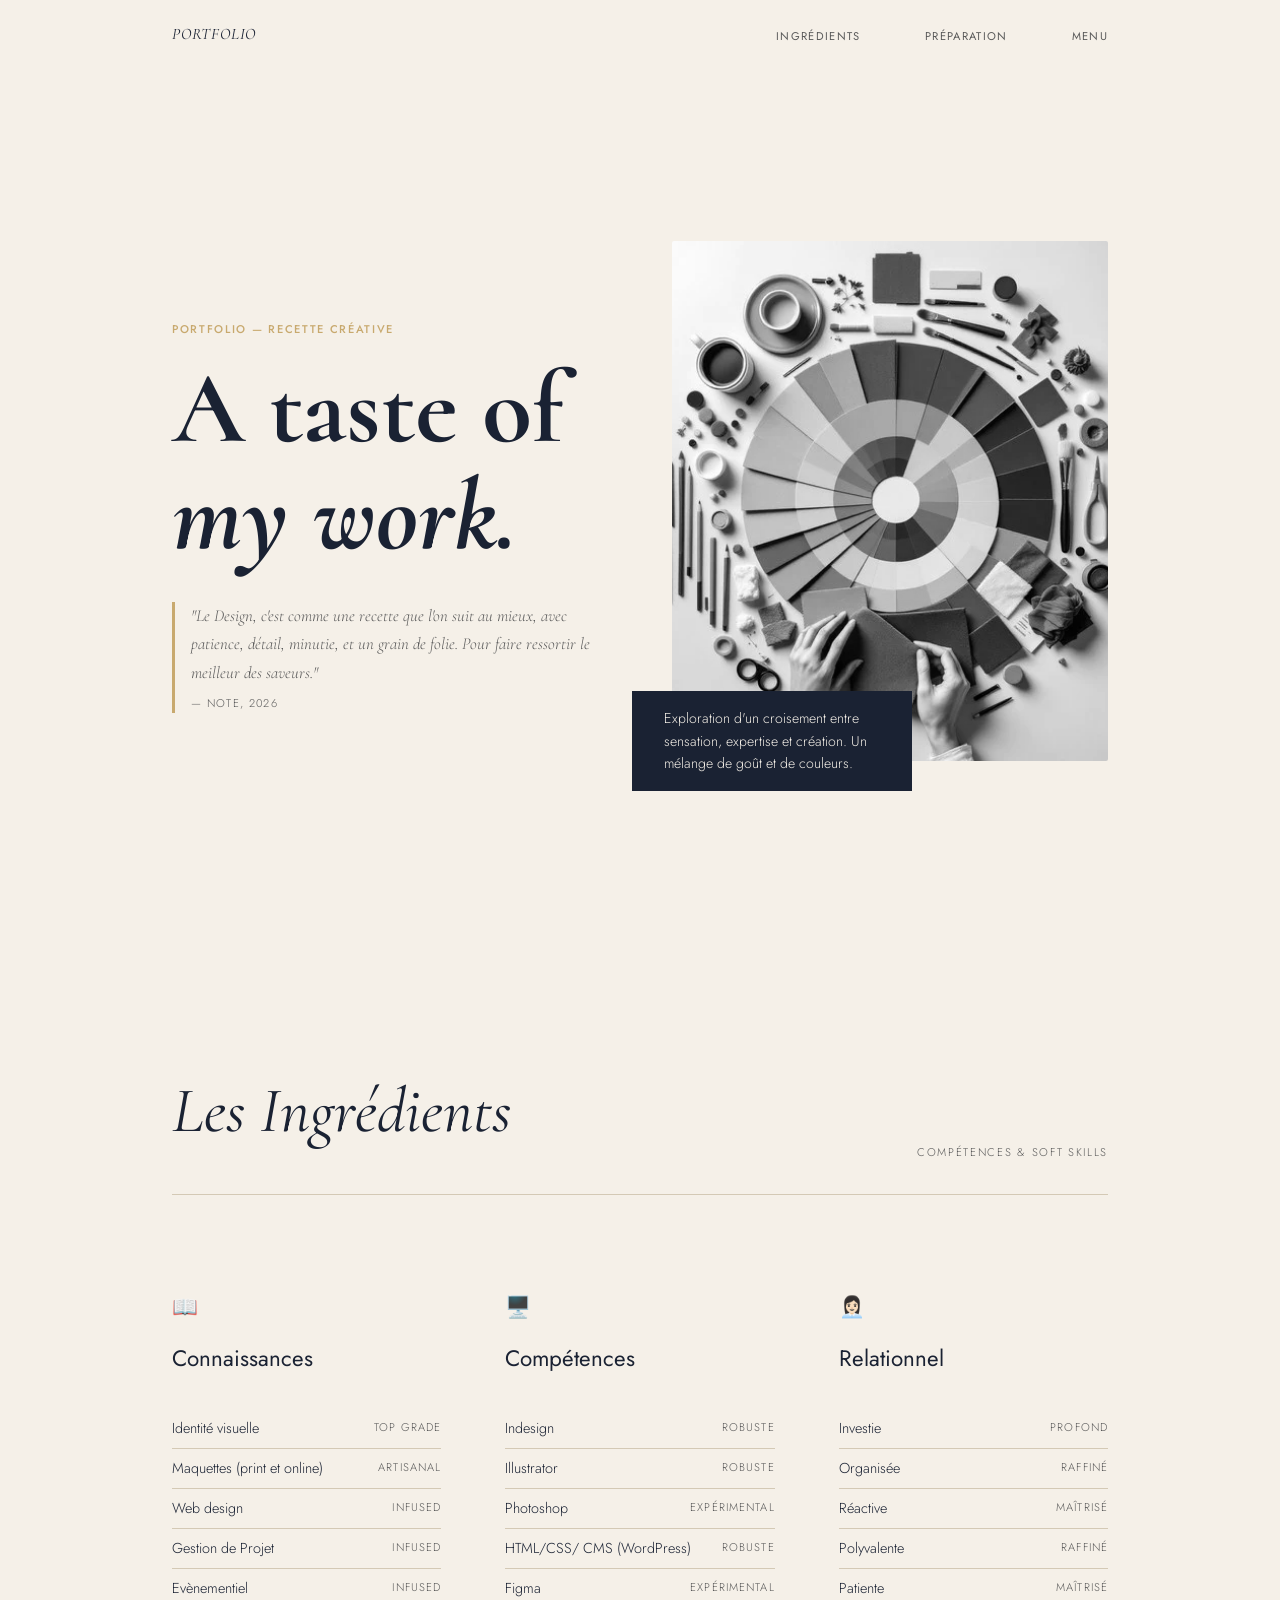
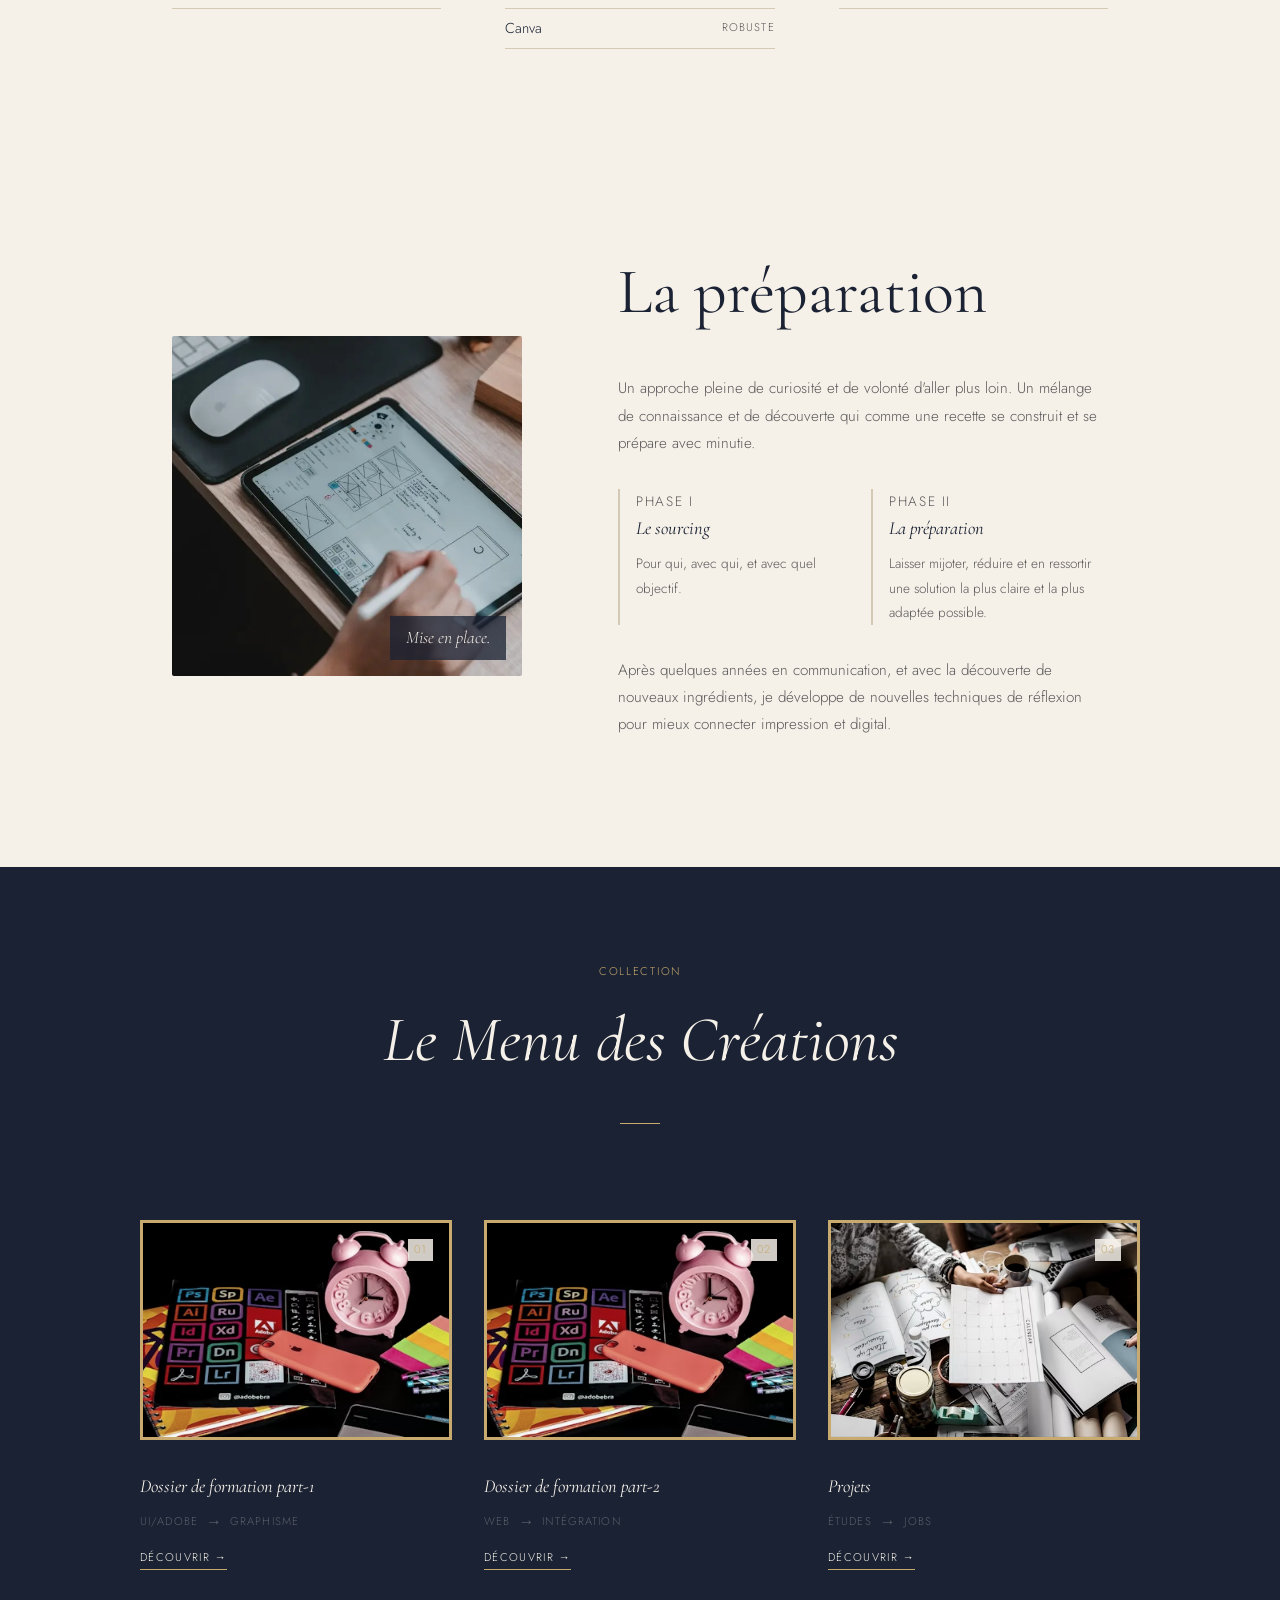
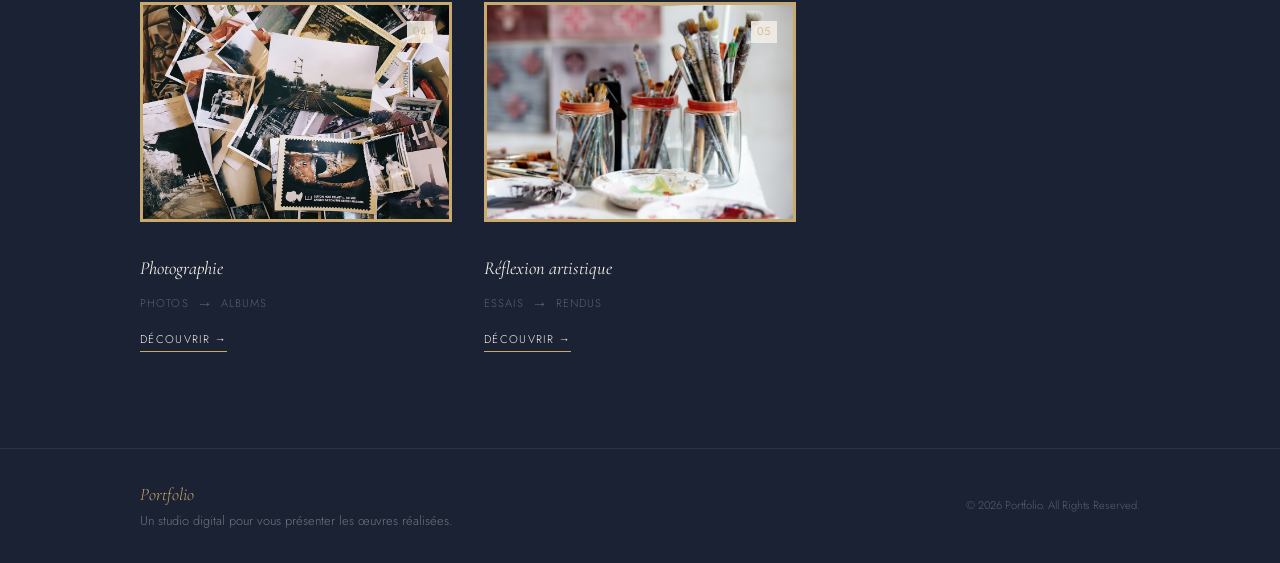
==== index.html @ b27a5110 "Add files via upload" ====
<!DOCTYPE html>
<html lang="fr">
<head>
  <meta charset="UTF-8" />
  <meta name="viewport" content="width=device-width, initial-scale=1.0" />
  <title>Portfolio</title>
  <link rel="stylesheet" href="style.css" />
</head>
<body>

  <!-- NAVIGATION -->
  <nav class="nav" id="nav">
    <div class="nav__inner">
      <a href="index.html" class="nav__logo">PORTFOLIO</a>
      <ul class="nav__links" id="navLinks">
        <li><a href="#ingredients" class="active">Ingrédients</a></li>
        <li><a href="#preparation">Préparation</a></li>
        <li><a href="#menu">Menu</a></li>
      </ul>
      <button class="nav__burger" id="navBurger" aria-label="Ouvrir le menu">
        <span></span><span></span><span></span>
      </button>
    </div>
  </nav>

  <!-- HERO -->
  <section class="hero" id="hero">
    <div class="hero__content fade-in">
      <p class="hero__label">Portfolio — Recette Créative</p>
      <h1 class="hero__title">
        A taste of<br>
        <em>my work.</em>
      </h1>
      <blockquote class="hero__quote">
        <p>"Le Design, c'est comme une recette que l'on suit au mieux, avec patience, détail, minutie, et un grain de folie. Pour faire ressortir le meilleur des saveurs."</p>
        <cite>— Note, 2026</cite>
      </blockquote>
    </div>

    <div class="hero__image-wrap fade-in" style="animation-delay: 0.2s">
      <img
        src="assets/01_img/webimage/design-tools.webp"
        alt="Plat gastronomique"
      />
      <div class="hero__caption">
        Exploration d'un croisement entre sensation, expertise et création. Un mélange de goût et de couleurs.
      </div>
    </div>
  </section>

  <!-- INGREDIENTS -->
  <section class="ingredients" id="ingredients">
    <div class="section__header fade-in">
      <h2 class="section__title">Les Ingrédients</h2>
      <span class="section__subtitle">Compétences &amp; soft skills</span>
    </div>
    <div class="skills-grid">
      <div class="fade-in">
        <p class="skill-category__icon">📖</p>
        <h3 class="skill-category__title">Connaissances</h3>
        <ul class="skill-list">
          <li>Identité visuelle <span>Top Grade</span></li>
          <li>Maquettes (print et online) <span>Artisanal</span></li>
          <li>Web design <span>Infused</span></li>
          <li>Gestion de Projet <span>Infused</span></li>
          <li>Evènementiel <span>Infused</span></li>
        </ul>
      </div>
      <div class="fade-in" style="animation-delay: 0.15s">
        <p class="skill-category__icon">🖥️</p>
        <h3 class="skill-category__title">Compétences</h3>
        <ul class="skill-list">
          <li>Indesign <span>Robuste</span></li>
          <li>Illustrator <span>Robuste</span></li>
          <li>Photoshop <span>Expérimental</span></li>
          <li>HTML/CSS/ CMS (WordPress) <span>Robuste</span></li>
          <li>Figma <span>Expérimental</span></li>
          <li>Canva <span>Robuste</span></li>
        </ul>
      </div>
      <div class="fade-in" style="animation-delay: 0.3s">
        <p class="skill-category__icon">👩🏻‍💼</p>
        <h3 class="skill-category__title">Relationnel</h3>
        <ul class="skill-list">
          <li>Investie <span>Profond</span></li>
          <li>Organisée <span>Raffiné</span></li>
          <li>Réactive <span>Maîtrisé</span></li>
          <li>Polyvalente <span>Raffiné</span></li>
          <li>Patiente <span>Maîtrisé</span></li>
        </ul>
      </div>
    </div>
  </section>

  <!-- PREPARATION -->
  <section class="preparation" id="preparation">
    <div class="preparation__image fade-in">
      <img
        src="assets/01_img/webimage/preparation.webp"
        alt="Mise en place"
      />
      <span class="preparation__image-label">Mise en place.</span>
    </div>
    <div class="preparation__content fade-in" style="animation-delay: 0.2s">
      <h2>La préparation</h2>
      <p>
        Un approche pleine de curiosité et de volonté d'aller plus loin. Un mélange de connaissance et de découverte qui comme une recette se construit et se prépare avec minutie.
      </p>
      <div class="phases">
        <div class="phase">
          <p class="phase__label">Phase I</p>
          <h3>Le sourcing</h3>
          <p>Pour qui, avec qui, et avec quel objectif.</p>
        </div>
        <div class="phase">
          <p class="phase__label">Phase II</p>
          <h3>La préparation</h3>
          <p>Laisser mijoter, réduire et en ressortir une solution la plus claire et la plus adaptée possible.</p>
        </div>
      </div>
      <p>
        Après quelques années en communication, et avec la découverte de nouveaux ingrédients, je développe de nouvelles techniques de réflexion pour mieux connecter impression et digital.
      </p>
    </div>
  </section>

  <!-- MENU — 3 col desktop / 2 col tablette / 1 col mobile (géré dans style.css) -->
  <section class="menu" id="menu">
    <div class="menu__inner">
      <div class="menu__header fade-in">
        <p class="menu__collection">Collection</p>
        <h2 class="menu__title">Le Menu des Créations</h2>
        <div class="menu__divider"></div>
      </div>

      <div class="projects-grid">

        <!-- ── 01 · Dossier de formation part-1 ── -->
        <div class="project-card fade-in" onclick="cardClick(event, 'projet-1.html', 'frame-1')">
          <div class="project-card__frame" id="frame-1">
            <img src="assets/01_img/webimage/formation.webp" alt="Dossier de formation part-1" />
            <span class="project-card__num">01</span>
            <div class="project-card__overlay">
              Une plateforme de présentation des réalisations faites lors de l'apprentissage de la partie graphisme de la formation.
            </div>
          </div>
          <h3 class="project-card__title">Dossier de formation part-1</h3>
          <div class="project-card__tags">
            <span class="project-card__tag">UI/Adobe</span>
            <span>→</span>
            <span class="project-card__tag">Graphisme</span>
          </div>
          <a class="project-card__link">Découvrir →</a>
        </div>

        <!-- ── 02 · Dossier de formation part-2 (nouveau) ── -->
        <div class="project-card fade-in" style="animation-delay:0.1s" onclick="cardClick(event, 'projet-2.html', 'frame-2')">
          <div class="project-card__frame" id="frame-2">
            <img src="assets/01_img/webimage/formation.webp" alt="Dossier de formation part-2" />
            <span class="project-card__num">02</span>
            <div class="project-card__overlay">
              Une plateforme de présentation des réalisations faites pendant la seconde partie de la formation, l'intégration.
            </div>
          </div>
          <h3 class="project-card__title">Dossier de formation part-2</h3>
          <div class="project-card__tags">
            <span class="project-card__tag">Web</span>
            <span>→</span>
            <span class="project-card__tag">Intégration</span>
          </div>
          <a class="project-card__link">Découvrir →</a>
        </div>

        <!-- ── 03 · Projets ── -->
        <div class="project-card fade-in" style="animation-delay:0.2s" onclick="cardClick(event, 'projet-3.html', 'frame-3')">
          <div class="project-card__frame" id="frame-3">
            <img src="assets/01_img/webimage/projets.webp" alt="Projets" />
            <span class="project-card__num">03</span>
            <div class="project-card__overlay">
              Réalisations effectuées au fil des ans, études, stages, etc.
            </div>
          </div>
          <h3 class="project-card__title">Projets</h3>
          <div class="project-card__tags">
            <span class="project-card__tag">Études</span>
            <span>→</span>
            <span class="project-card__tag">Jobs</span>
          </div>
          <a class="project-card__link">Découvrir →</a>
        </div>

        <!-- ── 04 · Photographie ── -->
        <div class="project-card fade-in" style="animation-delay:0.1s" onclick="cardClick(event, 'projet-4.html', 'frame-4')">
          <div class="project-card__frame" id="frame-4">
            <img src="assets/01_img/webimage/photos.webp" alt="Photographie" />
            <span class="project-card__num">04</span>
            <div class="project-card__overlay">
              Fenêtre sur des déambulations et un regard qui s'arrête au gré du fil.
            </div>
          </div>
          <h3 class="project-card__title">Photographie</h3>
          <div class="project-card__tags">
            <span class="project-card__tag">Photos</span>
            <span>→</span>
            <span class="project-card__tag">Albums</span>
          </div>
          <a class="project-card__link">Découvrir →</a>
        </div>

        <!-- ── 05 · Réflexion artistique ── -->
        <div class="project-card fade-in" style="animation-delay:0.2s" onclick="cardClick(event, 'projet-5.html', 'frame-5')">
          <div class="project-card__frame" id="frame-5">
            <img src="assets/01_img/webimage/art.webp" alt="Réflexion artistique" />
            <span class="project-card__num">05</span>
            <div class="project-card__overlay">
              Un laboratoire d'expérimentation artistique, au fil des ateliers.
              Peinture, dessin, un monde en cours d'exploration.
            </div>
          </div>
          <h3 class="project-card__title">Réflexion artistique</h3>
          <div class="project-card__tags">
            <span class="project-card__tag">Essais</span>
            <span>→</span>
            <span class="project-card__tag">Rendus</span>
          </div>
          <a class="project-card__link">Découvrir →</a>
        </div>

        <!--
          ══════════════════════════════════════════════════════════
          TEMPLATE — Pour ajouter un projet ultérieur :
          1. Copiez ce bloc et décommentez-le
          2. Remplacez les ★ (5 champs) par vos valeurs
          3. Créez le fichier projet-6.html correspondant
          ══════════════════════════════════════════════════════════

        <div class="project-card fade-in" style="animation-delay:0.1s" onclick="cardClick(event,'projet-6.html','frame-6')">
          <div class="project-card__frame" id="frame-6">
            <img src="★ URL image" alt="★ description image" />
            <span class="project-card__num">06</span>
            <div class="project-card__overlay">★ Texte affiché au survol.</div>
          </div>
          <h3 class="project-card__title">★ Titre du projet</h3>
          <div class="project-card__tags">
            <span class="project-card__tag">★ Tag 1</span>
            <span>→</span>
            <span class="project-card__tag">★ Tag 2</span>
          </div>
          <a class="project-card__link">Découvrir →</a>
        </div>
        -->

      </div>
    </div>
  </section>

  <!-- FOOTER -->
  <footer class="footer">
    <div class="footer__inner">
      <div>
        <p class="footer__brand">Portfolio</p>
        <p class="footer__tagline">Un studio digital pour vous présenter les œuvres réalisées.</p>
      </div>
      <p class="footer__copy">© 2026 Portfolio. All Rights Reserved.</p>
    </div>
  </footer>

  <!-- Back to top -->
  <button class="back-to-top" id="backToTop" aria-label="Retour en haut">↑</button>

  <script>
    // Nav scroll
    const nav = document.getElementById('nav');
    window.addEventListener('scroll', () => {
      nav.classList.toggle('scrolled', window.scrollY > 20);
    });

    // Fade-in
    const observer = new IntersectionObserver((entries) => {
      entries.forEach(e => {
        if (e.isIntersecting) { e.target.classList.add('visible'); observer.unobserve(e.target); }
      });
    }, { threshold: 0.15 });
    document.querySelectorAll('.fade-in').forEach(el => observer.observe(el));

    // Active nav link
    const sections = document.querySelectorAll('section[id]');
    const navAnchors = document.querySelectorAll('.nav__links a');
    window.addEventListener('scroll', () => {
      let current = '';
      sections.forEach(s => { if (window.scrollY >= s.offsetTop - 100) current = s.id; });
      navAnchors.forEach(a => { a.classList.toggle('active', a.getAttribute('href') === '#' + current); });
    });

    // Burger
    const burger = document.getElementById('navBurger');
    const navMenu = document.getElementById('navLinks');
    burger.addEventListener('click', () => {
      burger.classList.toggle('active');
      navMenu.classList.toggle('open');
    });
    navMenu.querySelectorAll('a').forEach(link => {
      link.addEventListener('click', () => {
        burger.classList.remove('active');
        navMenu.classList.remove('open');
      });
    });

    // Overlay project cards : hover desktop (CSS), tap mobile (JS)
    // 1er tap = affiche l'overlay  /  2e tap = navigue vers la page
    function cardClick(event, url, frameId) {
      if (window.innerWidth <= 900) {
        const frame = document.getElementById(frameId);
        const isActive = frame.classList.contains('overlay-active');
        document.querySelectorAll('.project-card__frame.overlay-active').forEach(f => f.classList.remove('overlay-active'));
        if (!isActive) {
          frame.classList.add('overlay-active');
          return;
        }
      }
      window.location.href = url;
    }

    // Back to top
    const backToTop = document.getElementById('backToTop');
    window.addEventListener('scroll', () => {
      backToTop.classList.toggle('visible', window.scrollY > 400);
    });
    backToTop.addEventListener('click', () => {
      window.scrollTo({ top: 0, behavior: 'smooth' });
    });
  </script>

</body>
</html>
---- style.css ----
/* ============================================================
   THE CURATED MANUSCRIPT — CSS
   ============================================================ */

@import url('https://fonts.googleapis.com/css2?family=Cormorant+Garamond:ital,wght@0,300;0,400;0,600;1,300;1,400;1,600&family=Cormorant:ital,wght@0,700;1,700&family=Jost:wght@300;400;500&display=swap');

:root {
  --color-bg:          #f5f0e8;
  --color-bg-dark:     #1a2233;
  --color-text:        #1a2233;
  --color-text-light:  #5a5a5a;
  --color-text-white:  #f5f0e8;
  --color-accent:      #c8a96e;
  --color-accent-red:  #c0533a;
  --color-border:      #d4c9b5;
  --color-card-bg:     #eee8da;

  --font-display:      'Cormorant Garamond', Georgia, serif;
  --font-display-bold: 'Cormorant', Georgia, serif;
  --font-body:         'Jost', sans-serif;

  --size-hero:         clamp(4rem, 8vw, 7rem);
  --size-h1:           clamp(2.5rem, 5vw, 4rem);
  --size-h2:           clamp(1.8rem, 3vw, 2.5rem);
  --size-h3:           1.4rem;
  --size-body:         1rem;
  --size-small:        0.75rem;
  --size-label:        0.7rem;

  --space-xs:   0.5rem;
  --space-sm:   1rem;
  --space-md:   2rem;
  --space-lg:   4rem;
  --space-xl:   6rem;
  --space-xxl:  10rem;

  --max-width:  1000px;
  --nav-height: 70px;
  --transition: 0.3s ease;
}

/* ============================================================
   RESET & BASE
   ============================================================ */
*, *::before, *::after { box-sizing: border-box; margin: 0; padding: 0; }
html { scroll-behavior: smooth; }
body {
  background-color: var(--color-bg);
  color: var(--color-text);
  font-family: var(--font-body);
  font-weight: 300;
  line-height: 1.6;
  overflow-x: hidden;
}
img { display: block; width: 100%; height: 100%; object-fit: cover; }
a { text-decoration: none; color: inherit; }

/* ============================================================
   NAVIGATION
   ============================================================ */
.nav {
  position: fixed;
  top: 0; left: 0; right: 0;
  height: var(--nav-height);
  background-color: var(--color-bg);
  z-index: 100;
  border-bottom: 1px solid transparent;
  transition: border-color var(--transition);
}
.nav.scrolled { border-bottom-color: var(--color-border); }

/* Wrapper centré 1000px */
.nav__inner {
  max-width: var(--max-width);
  margin: 0 auto;
  height: 100%;
  display: flex;
  align-items: center;
  padding: 0 var(--space-md);
  gap: var(--space-md);
}

.nav__logo {
  font-family: var(--font-display);
  font-style: italic;
  font-size: 1rem;
  letter-spacing: 0.05em;
  font-weight: 400;
  white-space: nowrap;
}

/* Links alignés à droite */
.nav__links {
  display: flex;
  align-items: center;
  gap: var(--space-lg);
  list-style: none;
  margin-left: auto;
}

.nav__links a {
  font-size: var(--size-label);
  letter-spacing: 0.12em;
  text-transform: uppercase;
  font-weight: 400;
  color: var(--color-text-light);
  transition: color var(--transition);
  position: relative;
}
.nav__links a::after {
  content: '';
  position: absolute;
  bottom: -4px; left: 0;
  width: 0; height: 1px;
  background: var(--color-accent);
  transition: width var(--transition);
}
.nav__links a:hover,
.nav__links a.active { color: var(--color-text); }
.nav__links a:hover::after,
.nav__links a.active::after { width: 100%; }
.nav__links a.active { color: var(--color-accent); }

/* Burger button */
.nav__burger {
  display: none;
  flex-direction: column;
  justify-content: space-between;
  width: 24px;
  height: 17px;
  background: none;
  border: none;
  cursor: pointer;
  padding: 0;
  margin-left: auto;
  flex-shrink: 0;
}
.nav__burger span {
  display: block;
  width: 100%;
  height: 1px;
  background: var(--color-text);
  transition: transform 0.35s ease, opacity 0.35s ease;
  transform-origin: center;
}
.nav__burger.active span:nth-child(1) { transform: translateY(8px) rotate(45deg); }
.nav__burger.active span:nth-child(2) { opacity: 0; transform: scaleX(0); }
.nav__burger.active span:nth-child(3) { transform: translateY(-8px) rotate(-45deg); }

/* ============================================================
   HERO
   ============================================================ */
.hero {
  padding-top: calc(var(--nav-height) + var(--space-md));
  min-height: 100vh;
  display: grid;
  grid-template-columns: 1fr 1fr;
  align-items: center;
  gap: var(--space-lg);
  padding-left: var(--space-md);
  padding-right: var(--space-md);
  max-width: var(--max-width);
  margin: 0 auto;
}
.hero__content { padding-top: var(--space-md); }
.hero__label {
  font-size: var(--size-label);
  letter-spacing: 0.15em;
  text-transform: uppercase;
  color: var(--color-accent);
  margin-bottom: var(--space-sm);
  font-weight: 500;
}
.hero__title {
  font-family: var(--font-display-bold);
  font-size: var(--size-hero);
  line-height: 1.05;
  font-weight: 700;
  margin-bottom: var(--space-md);
}
.hero__title em { font-style: italic; font-weight: 700; }
.hero__quote {
  border-left: 3px solid var(--color-accent);
  padding-left: var(--space-sm);
  margin-top: var(--space-md);
}
.hero__quote p {
  font-family: var(--font-display);
  font-style: italic;
  font-size: 1.05rem;
  line-height: 1.7;
  color: var(--color-text-light);
}
.hero__quote cite {
  display: block;
  margin-top: var(--space-xs);
  font-size: var(--size-label);
  letter-spacing: 0.12em;
  text-transform: uppercase;
  font-style: normal;
  color: var(--color-text-light);
}
.hero__image-wrap { position: relative; height: 520px; }
.hero__image-wrap img { border-radius: 2px; filter: grayscale(100%); }
.hero__caption {
  position: absolute;
  bottom: -30px; left: -40px;
  background: var(--color-bg-dark);
  color: var(--color-text-white);
  padding: var(--space-sm) var(--space-md);
  max-width: 280px;
  font-size: 0.88rem;
  line-height: 1.6;
  font-weight: 300;
}

/* ============================================================
   INGREDIENTS
   ============================================================ */
.ingredients {
  padding: var(--space-xxl) var(--space-md) var(--space-xl);
  max-width: var(--max-width);
  margin: 0 auto;
}
.section__header {
  display: flex;
  justify-content: space-between;
  align-items: flex-end;
  margin-bottom: var(--space-xl);
  border-bottom: 1px solid var(--color-border);
  padding-bottom: var(--space-md);
}
.section__title {
  font-family: var(--font-display);
  font-size: var(--size-h1);
  font-style: italic;
  font-weight: 400;
}
.section__subtitle {
  font-size: var(--size-label);
  letter-spacing: 0.15em;
  text-transform: uppercase;
  color: var(--color-text-light);
}
.skills-grid {
  display: grid;
  grid-template-columns: repeat(3, 1fr);
  gap: var(--space-xl) var(--space-lg);
}
.skill-category__icon { font-size: 1.3rem; color: var(--color-accent-red); margin-bottom: var(--space-sm); }
.skill-category__title { font-size: var(--size-h3); font-weight: 400; margin-bottom: var(--space-md); font-family: var(--font-body); }
.skill-list { list-style: none; }
.skill-list li {
  display: flex;
  justify-content: space-between;
  align-items: center;
  padding: var(--space-xs) 0;
  border-bottom: 1px solid var(--color-border);
  font-size: 0.9rem;
}
.skill-list li span {
  font-size: var(--size-label);
  letter-spacing: 0.1em;
  text-transform: uppercase;
  color: var(--color-text-light);
}

/* ============================================================
   PREPARATION
   ============================================================ */
.preparation {
  padding: var(--space-xl) var(--space-md);
  max-width: var(--max-width);
  margin: 0 auto;
  display: grid;
  grid-template-columns: 1fr 1.4fr;
  gap: var(--space-xl);
  align-items: center;
}
.preparation__image { position: relative; height: 340px; }
.preparation__image img { border-radius: 2px; }
.preparation__image-label {
  position: absolute;
  bottom: var(--space-sm); right: var(--space-sm);
  background: rgba(26, 34, 51, 0.75);
  color: var(--color-text-white);
  padding: var(--space-xs) var(--space-sm);
  font-family: var(--font-display);
  font-style: italic;
  font-size: 1.1rem;
}
.preparation__content h2 {
  font-family: var(--font-display);
  font-size: var(--size-h1);
  font-weight: 400;
  margin-bottom: var(--space-md);
}
.preparation__content p { color: var(--color-text-light); font-size: 0.95rem; margin-bottom: var(--space-md); line-height: 1.8; }
.phases { display: grid; grid-template-columns: 1fr 1fr; gap: var(--space-sm); margin-bottom: var(--space-md); }
.phase { border-left: 2px solid var(--color-border); padding-left: var(--space-sm); }
.phase__label { font-size: var(--size-label); letter-spacing: 0.12em; text-transform: uppercase; color: var(--color-text-light); margin-bottom: var(--space-xs); }
.phase h3 { font-family: var(--font-display); font-style: italic; font-size: 1.15rem; font-weight: 400; margin-bottom: var(--space-xs); }
.phase p { font-size: 0.85rem; margin-bottom: 0; }

/* ============================================================
   MENU (Projets) — 3/3 desktop, 2/2 tablette, 1 mobile
   ============================================================ */
.menu {
  background: var(--color-bg-dark);
  padding: var(--space-xl) var(--space-md);
}
.menu__inner { max-width: var(--max-width); margin: 0 auto; }
.menu__header { text-align: center; margin-bottom: var(--space-xl); }
.menu__collection { font-size: var(--size-label); letter-spacing: 0.15em; text-transform: uppercase; color: var(--color-accent); margin-bottom: var(--space-xs); }
.menu__title { font-family: var(--font-display); font-size: var(--size-h1); font-style: italic; color: var(--color-text-white); font-weight: 400; }
.menu__divider { width: 40px; height: 1px; background: var(--color-accent); margin: var(--space-md) auto 0; }

.projects-grid {
  display: grid;
  grid-template-columns: repeat(3, 1fr);
  gap: var(--space-md);
}

.project-card { cursor: pointer; transition: transform var(--transition); }
.project-card:hover { transform: translateY(-6px); }

.project-card__frame {
  position: relative;
  height: 220px;
  background: var(--color-card-bg);
  border: 3px solid var(--color-accent);
  margin-bottom: var(--space-md);
  overflow: hidden;
}
.project-card__frame img { transition: transform 0.5s ease; filter: grayscale(30%); }
.project-card:hover .project-card__frame img { transform: scale(1.04); }

.project-card__num {
  position: absolute;
  top: var(--space-sm); right: var(--space-sm);
  font-size: var(--size-label);
  color: var(--color-accent);
  letter-spacing: 0.1em;
  background: rgba(245, 240, 232, 0.85);
  padding: 2px 6px;
  z-index: 2;
}

/* Overlay photo — hover desktop / tap mobile */
.project-card__overlay {
  position: absolute;
  bottom: 0; left: 0; right: 0;
  background: rgba(26, 34, 51, 0.84);
  color: var(--color-text-white);
  padding: var(--space-sm) var(--space-sm);
  font-size: 0.8rem;
  line-height: 1.6;
  font-weight: 300;
  transform: translateY(100%);
  transition: transform 0.35s ease;
  z-index: 1;
}
.project-card__frame:hover .project-card__overlay { transform: translateY(0); }
.project-card__frame.overlay-active .project-card__overlay { transform: translateY(0); }

.project-card__title { font-family: var(--font-display); font-style: italic; font-size: 1.15rem; color: var(--color-text-white); margin-bottom: var(--space-xs); font-weight: 400; }
.project-card__desc { font-size: 0.82rem; color: rgba(245, 240, 232, 0.65); margin-bottom: var(--space-sm); line-height: 1.7; }
.project-card__tags { display: flex; align-items: center; gap: var(--space-xs); margin-bottom: var(--space-xs); flex-wrap: wrap; }
.project-card__tag { font-size: var(--size-label); letter-spacing: 0.1em; text-transform: uppercase; color: var(--color-accent); }
.project-card__tags span { color: rgba(245, 240, 232, 0.3); }
.project-card__link {
  font-size: var(--size-label);
  letter-spacing: 0.12em;
  text-transform: uppercase;
  color: var(--color-text-white);
  border-bottom: 1px solid var(--color-accent);
  padding-bottom: 2px;
  display: inline-flex;
  align-items: center;
  gap: 6px;
  transition: color var(--transition), gap var(--transition);
}
.project-card:hover .project-card__link { color: var(--color-accent); gap: 10px; }

/* ============================================================
   FOOTER
   ============================================================ */
.footer {
  background: var(--color-bg-dark);
  border-top: 1px solid rgba(255,255,255,0.08);
  padding: var(--space-md);
}
.footer__inner {
  max-width: var(--max-width);
  margin: 0 auto;
  display: flex;
  justify-content: space-between;
  align-items: center;
  flex-wrap: wrap;
  gap: var(--space-sm);
}
.footer__brand { font-family: var(--font-display); font-style: italic; color: var(--color-accent); font-size: 1.1rem; }
.footer__tagline { font-size: 0.8rem; color: rgba(245, 240, 232, 0.4); margin-top: 2px; }
.footer__links { display: flex; gap: var(--space-md); list-style: none; }
.footer__links a { font-size: var(--size-label); letter-spacing: 0.1em; text-transform: uppercase; color: rgba(245, 240, 232, 0.5); transition: color var(--transition); }
.footer__links a:hover { color: var(--color-text-white); }
.footer__copy { font-size: var(--size-label); color: rgba(245, 240, 232, 0.3); }

/* ============================================================
   BACK TO TOP
   ============================================================ */
.back-to-top {
  position: fixed;
  bottom: 2rem;
  right: 2rem;
  width: 44px;
  height: 44px;
  background: var(--color-bg-dark);
  color: var(--color-accent);
  border: 1px solid var(--color-accent);
  font-size: 1rem;
  cursor: pointer;
  opacity: 0;
  visibility: hidden;
  transition: opacity 0.35s ease, visibility 0.35s ease, background 0.25s ease, color 0.25s ease;
  z-index: 98;
  display: flex;
  align-items: center;
  justify-content: center;
  font-family: var(--font-body);
}
.back-to-top.visible { opacity: 1; visibility: visible; }
.back-to-top:hover { background: var(--color-accent); color: var(--color-bg-dark); }

/* ============================================================
   ANIMATIONS
   ============================================================ */
.fade-in { opacity: 0; transform: translateY(20px); transition: opacity 0.7s ease, transform 0.7s ease; }
.fade-in.visible { opacity: 1; transform: translateY(0); }

/* ============================================================
   RESPONSIVE
   ============================================================ */
@media (max-width: 900px) {
  :root { --space-lg: 2rem; --space-xl: 4rem; }

  .hero {
    grid-template-columns: 1fr;
    min-height: auto;
    padding-top: calc(var(--nav-height) + var(--space-lg));
    padding-bottom: var(--space-xl);
  }
  .hero__image-wrap { height: 300px; }
  .hero__caption { left: 0; bottom: -50px; }

  .skills-grid { grid-template-columns: 1fr; }
  .preparation { grid-template-columns: 1fr; }

  /* 2 colonnes tablette */
  .projects-grid { grid-template-columns: repeat(2, 1fr); }

  .nav__inner { padding: 0 var(--space-sm); }

  .footer__inner { flex-direction: column; text-align: center; }
  .footer__links { justify-content: center; }
}

@media (max-width: 600px) {
  /* Burger visible */
  .nav__burger { display: flex; }

  /* Menu mobile plein écran */
  .nav__links {
    position: fixed;
    top: var(--nav-height);
    left: 0; right: 0; bottom: 0;
    background: var(--color-bg);
    flex-direction: column;
    align-items: center;
    justify-content: center;
    gap: var(--space-xl);
    transform: translateX(100%);
    opacity: 0;
    visibility: hidden;
    transition: transform 0.4s ease, opacity 0.4s ease, visibility 0.4s ease;
    z-index: 99;
    margin-left: 0;
  }
  .nav__links.open { transform: translateX(0); opacity: 1; visibility: visible; }
  .nav__links a { font-size: 1.2rem; letter-spacing: 0.18em; }

  .phases { grid-template-columns: 1fr; }

  /* 1 colonne mobile */
  .projects-grid { grid-template-columns: 1fr; }
}
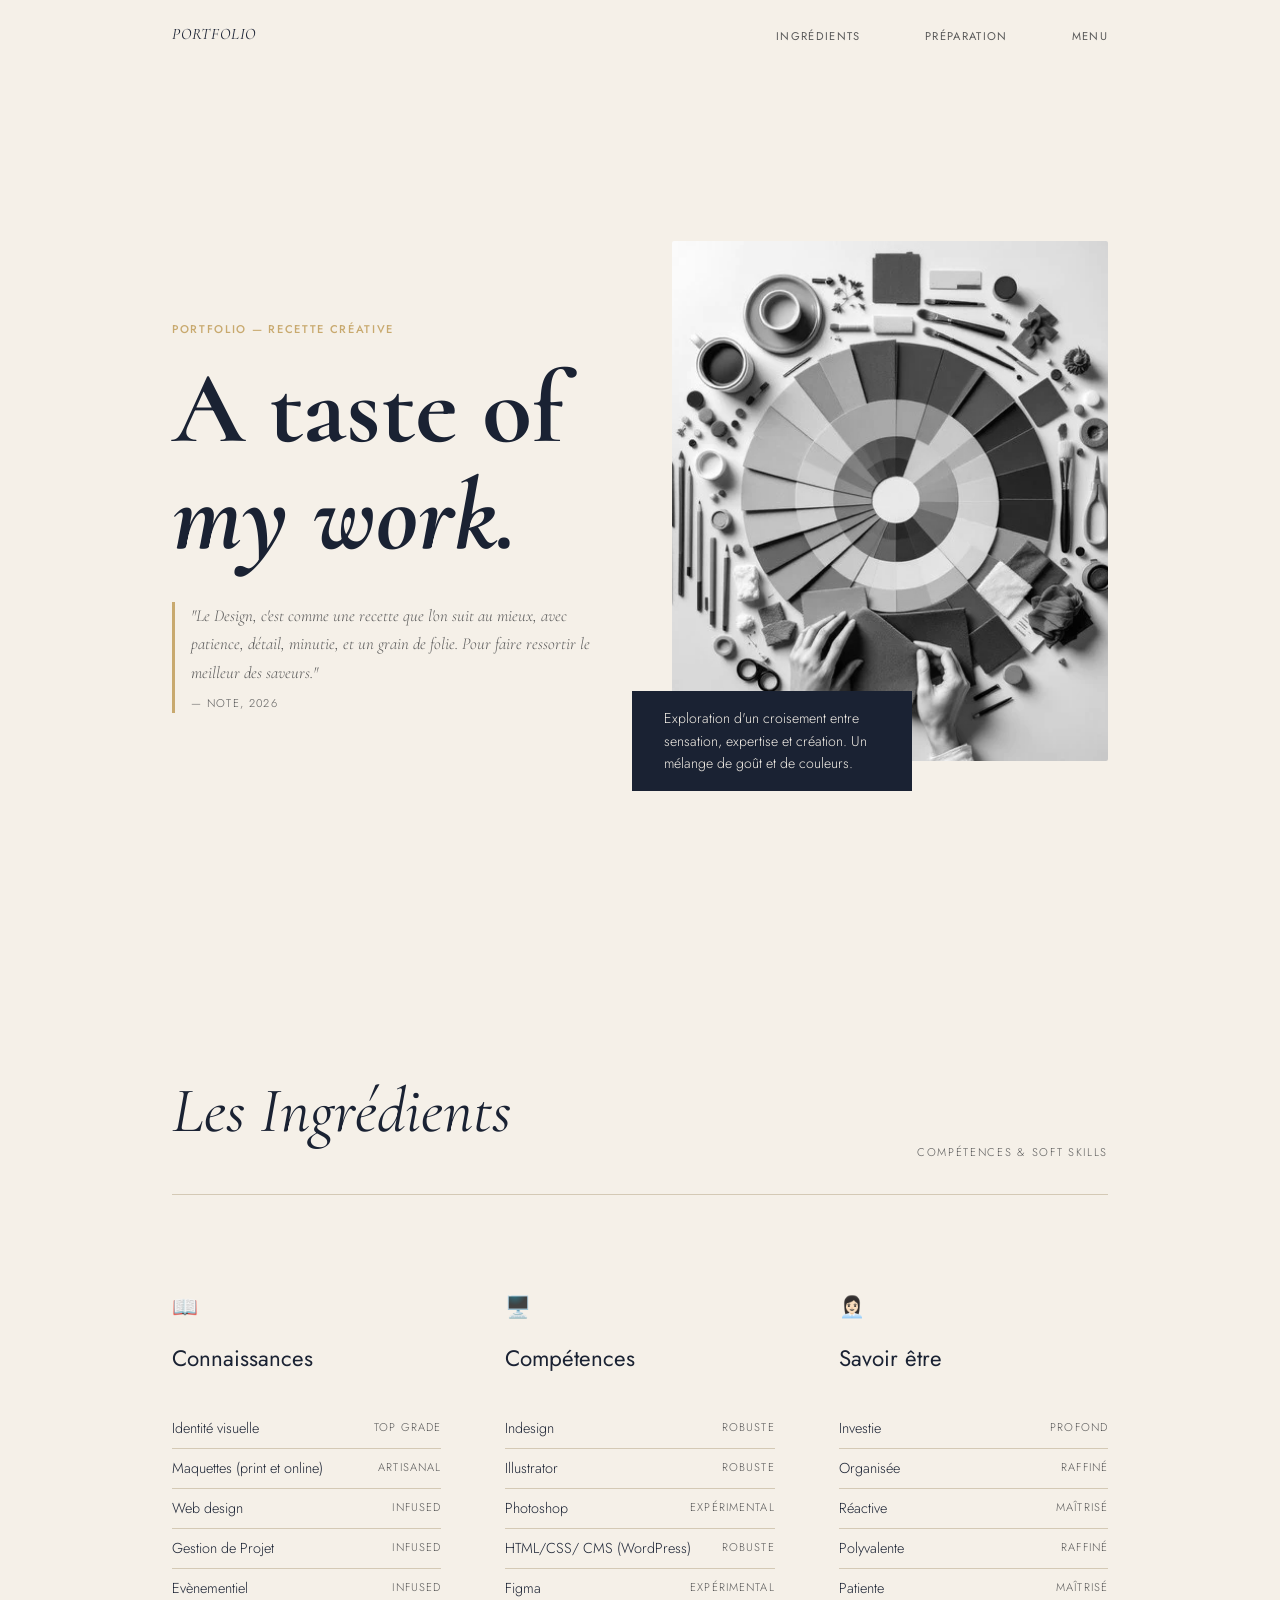
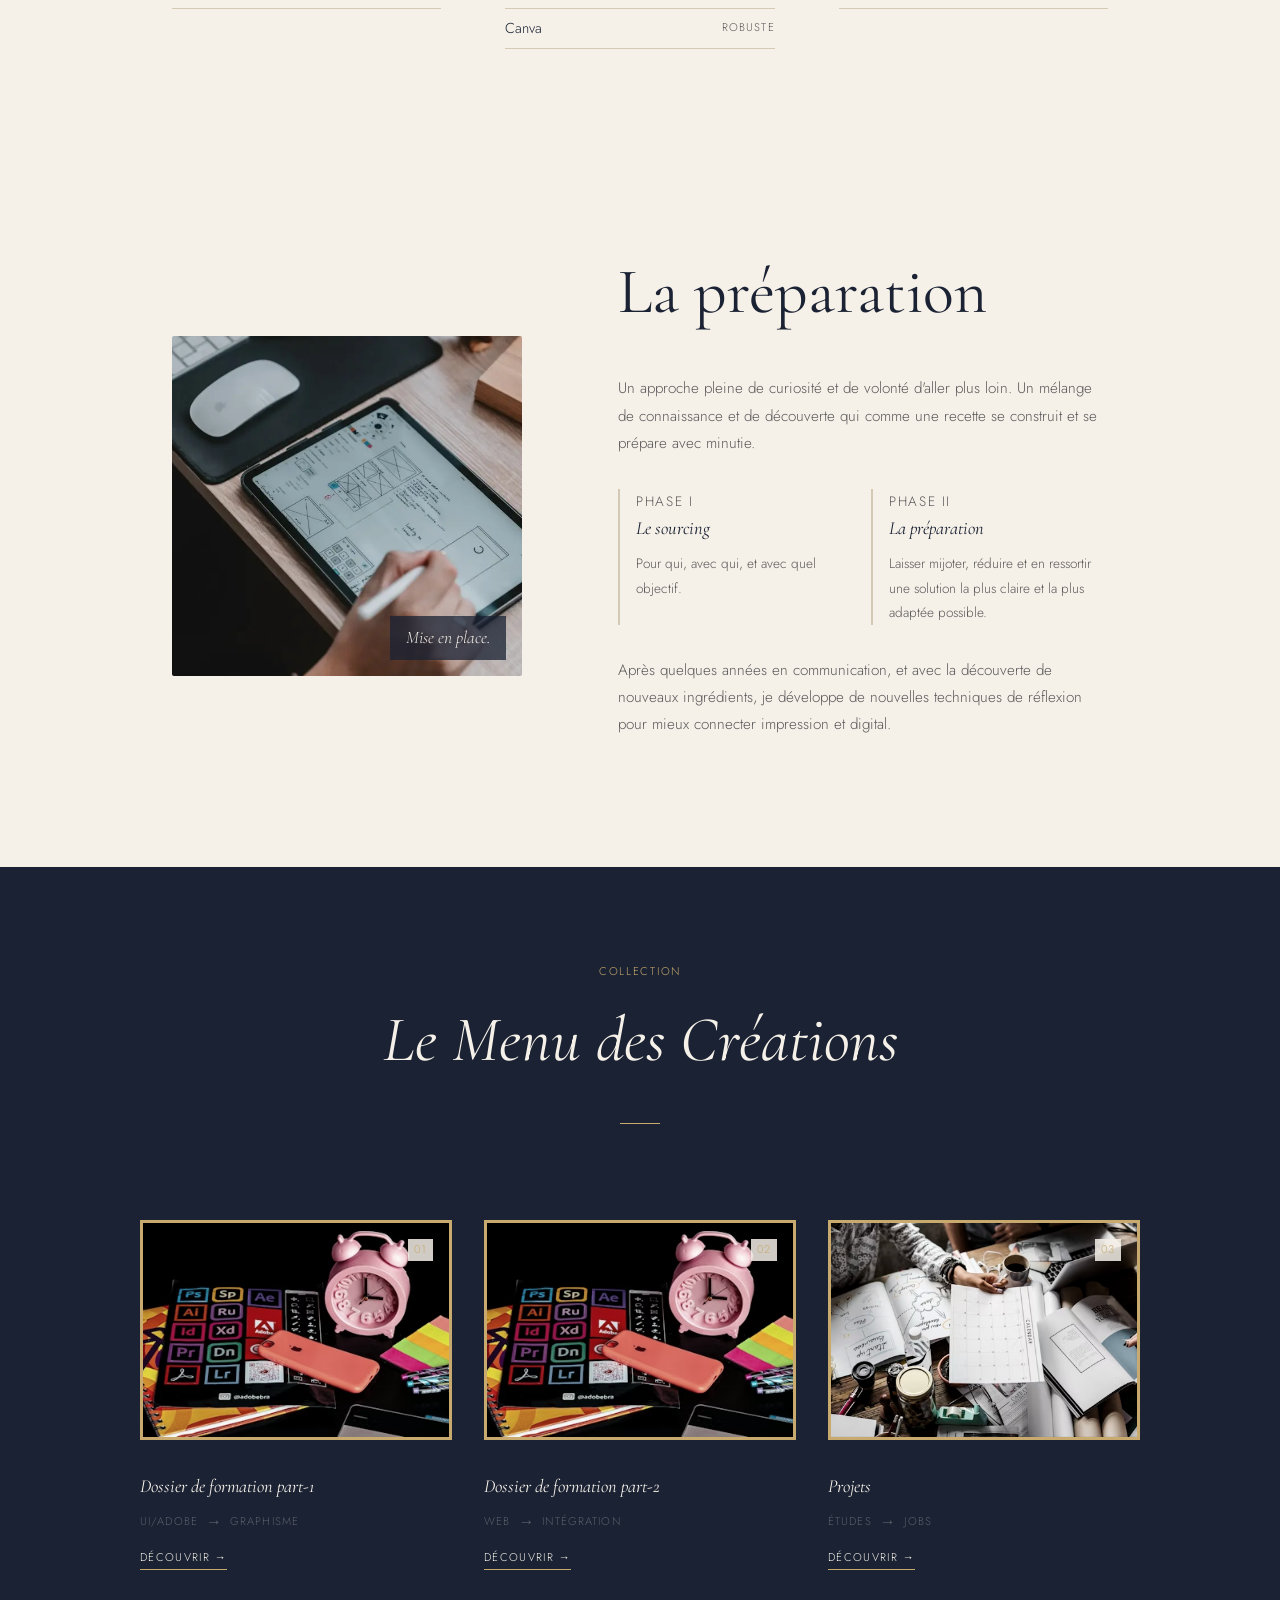
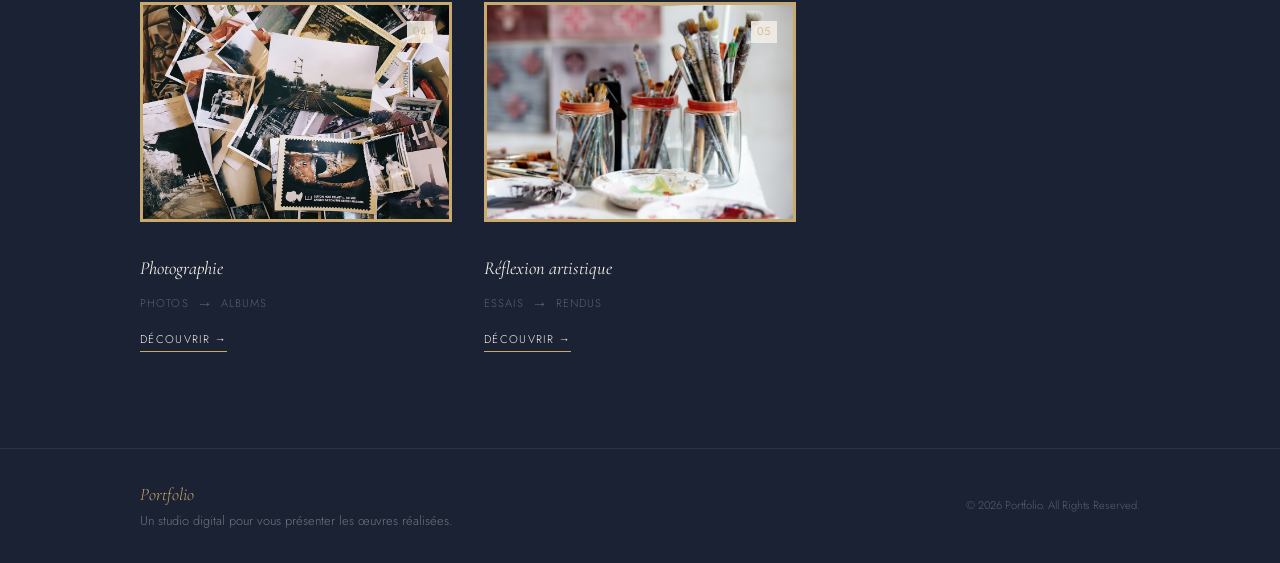
==== commit 69c0b32e: "Update index.html" ====
--- a/index.html
+++ b/index.html
@@ -80,7 +80,7 @@
       </div>
       <div class="fade-in" style="animation-delay: 0.3s">
         <p class="skill-category__icon">👩🏻‍💼</p>
-        <h3 class="skill-category__title">Relationnel</h3>
+        <h3 class="skill-category__title">Savoir être</h3>
         <ul class="skill-list">
           <li>Investie <span>Profond</span></li>
           <li>Organisée <span>Raffiné</span></li>
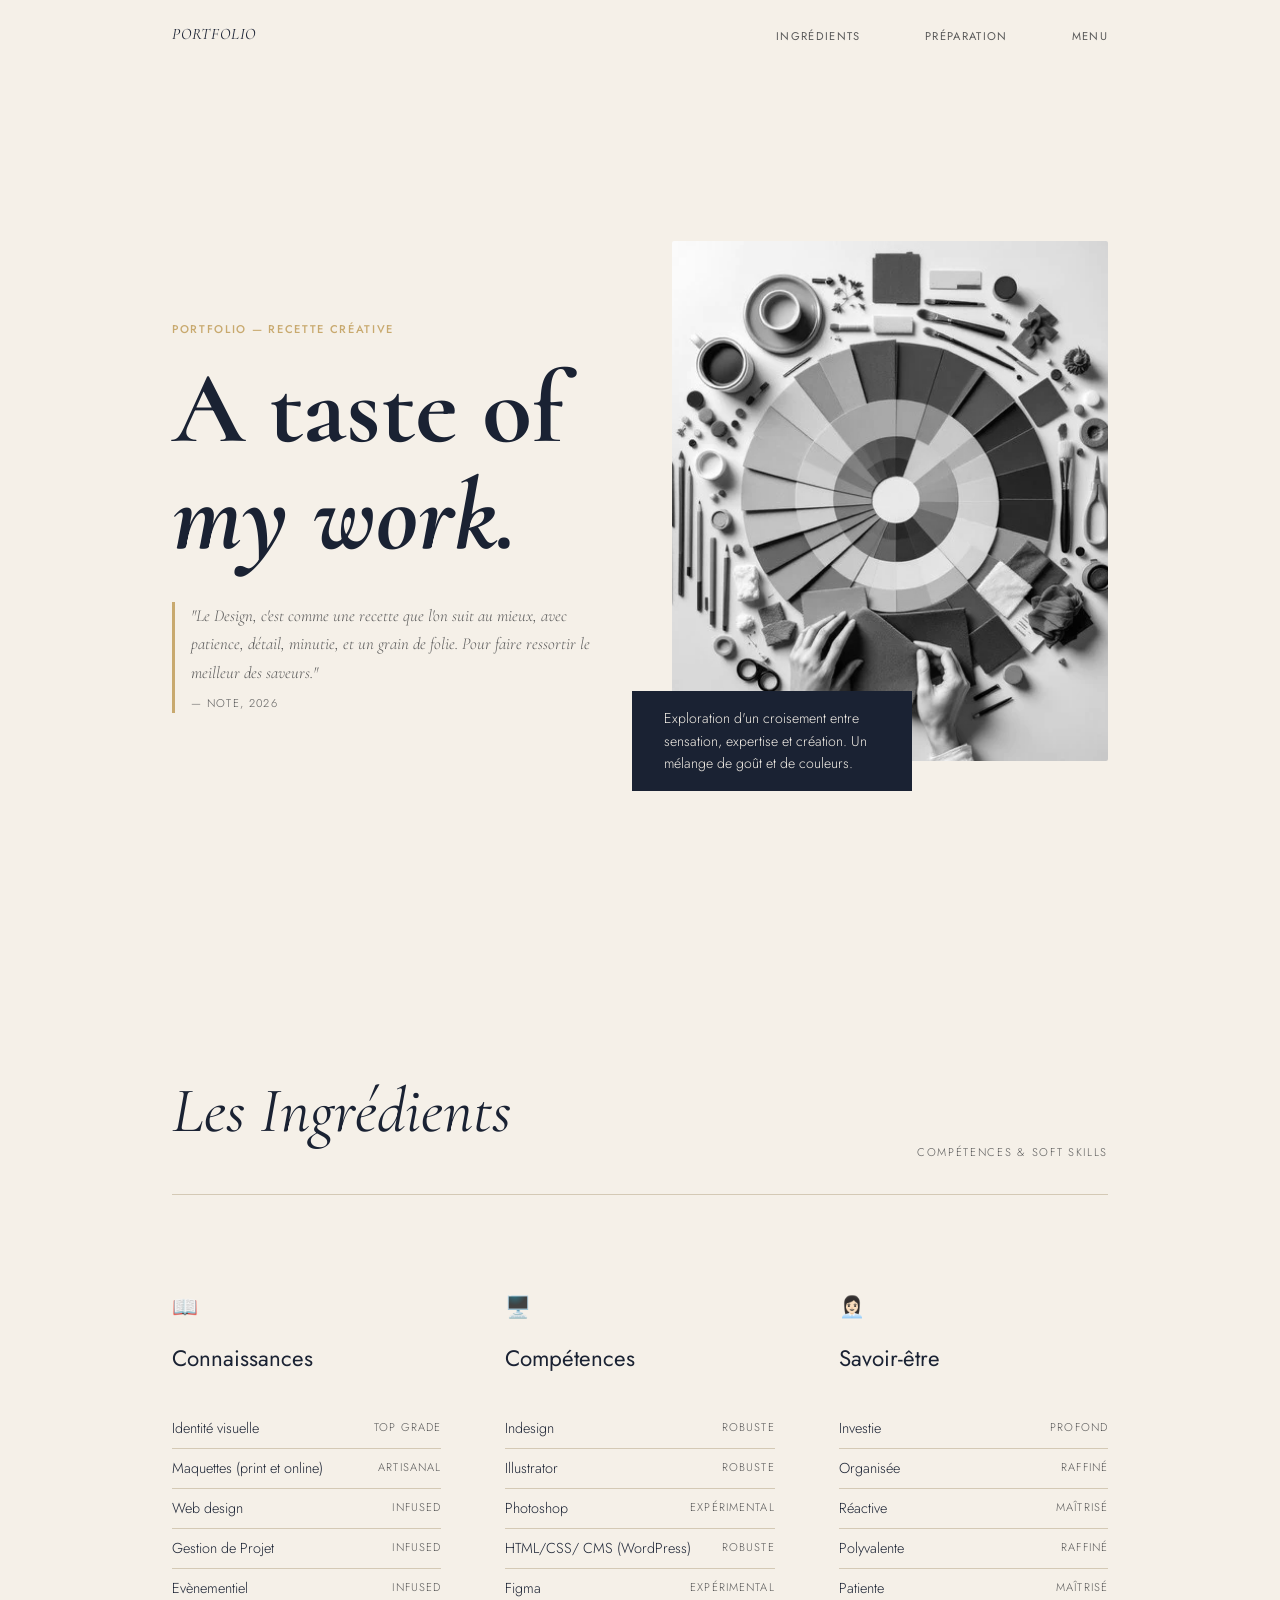
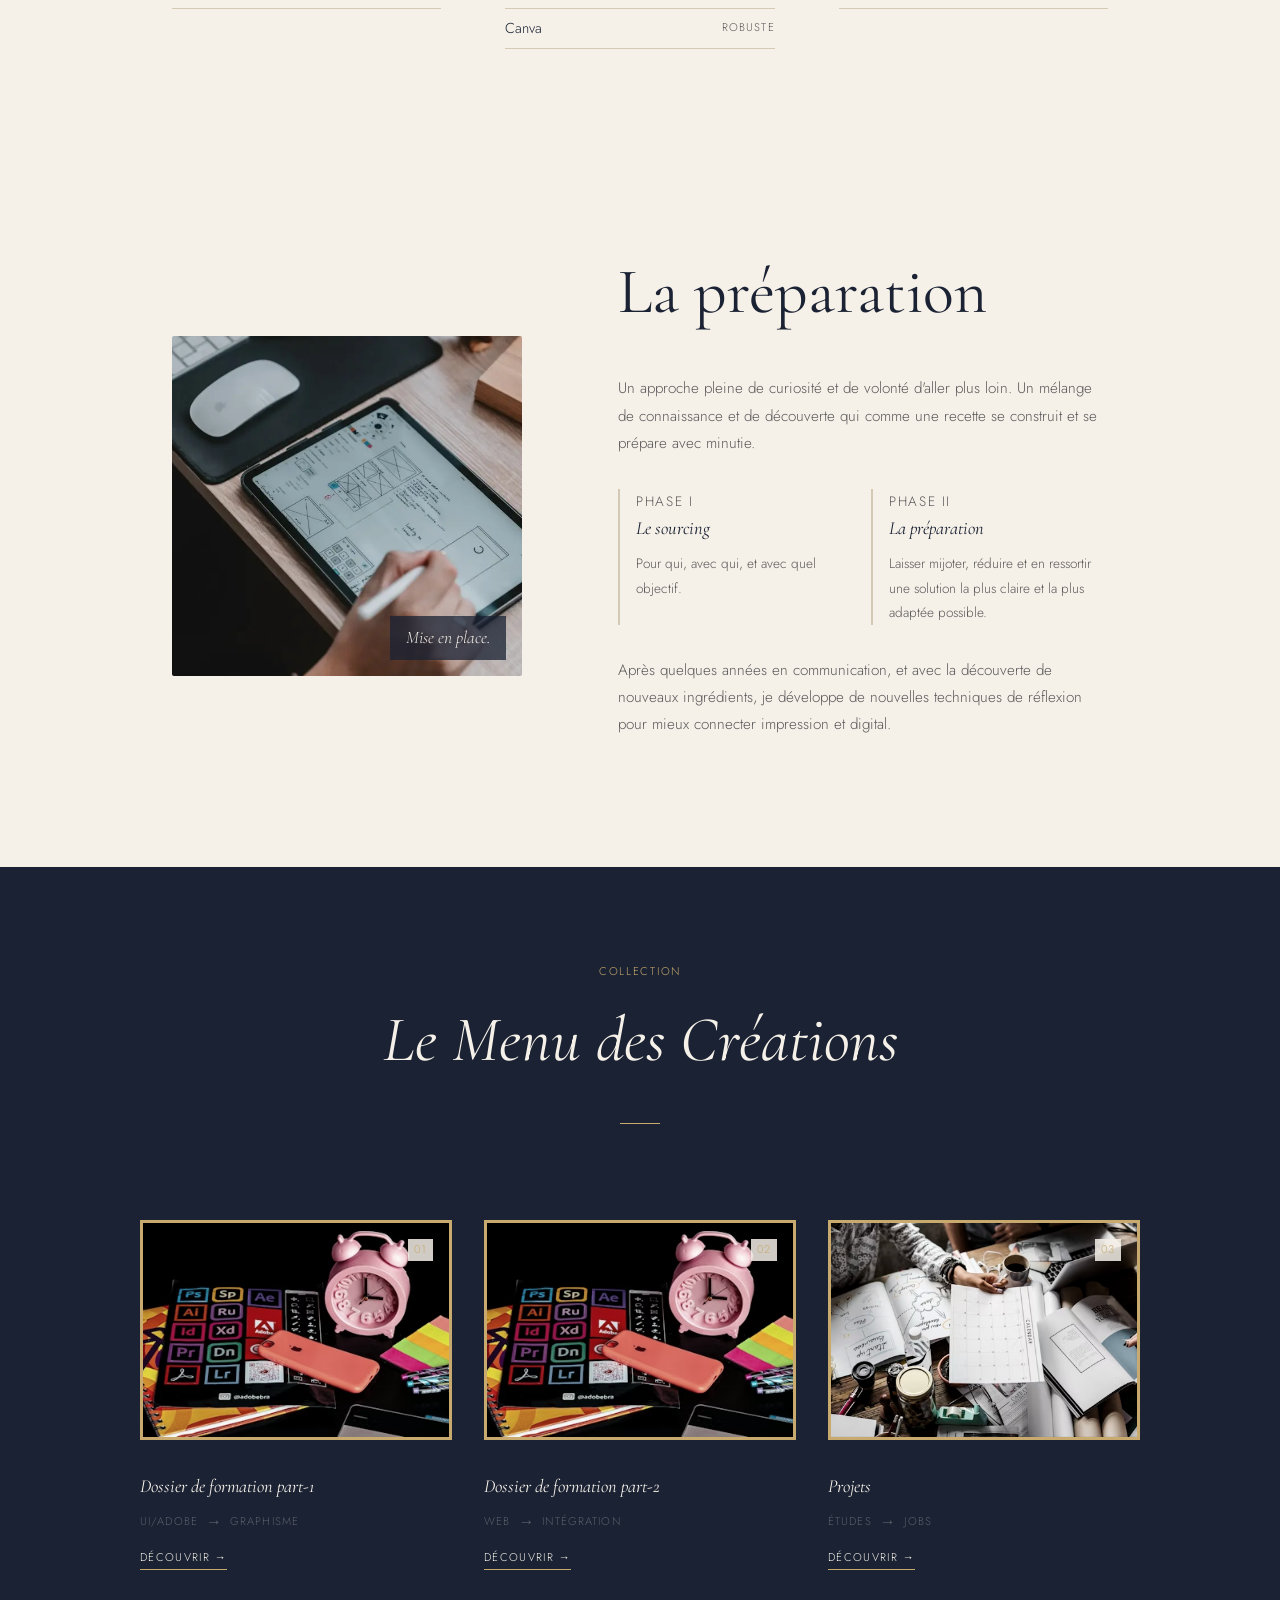
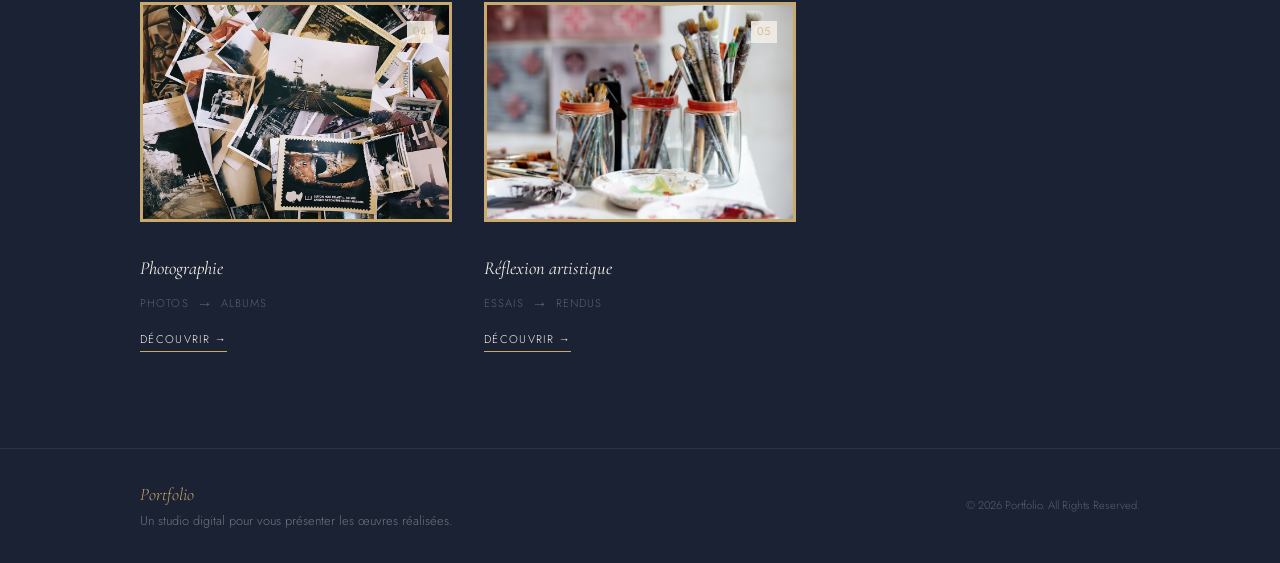
==== commit a7e557a7: "Update index.html" ====
--- a/index.html
+++ b/index.html
@@ -80,7 +80,7 @@
       </div>
       <div class="fade-in" style="animation-delay: 0.3s">
         <p class="skill-category__icon">👩🏻‍💼</p>
-        <h3 class="skill-category__title">Savoir être</h3>
+        <h3 class="skill-category__title">Savoir-être</h3>
         <ul class="skill-list">
           <li>Investie <span>Profond</span></li>
           <li>Organisée <span>Raffiné</span></li>
@@ -330,6 +330,5 @@
       window.scrollTo({ top: 0, behavior: 'smooth' });
     });
   </script>
-
 </body>
 </html>
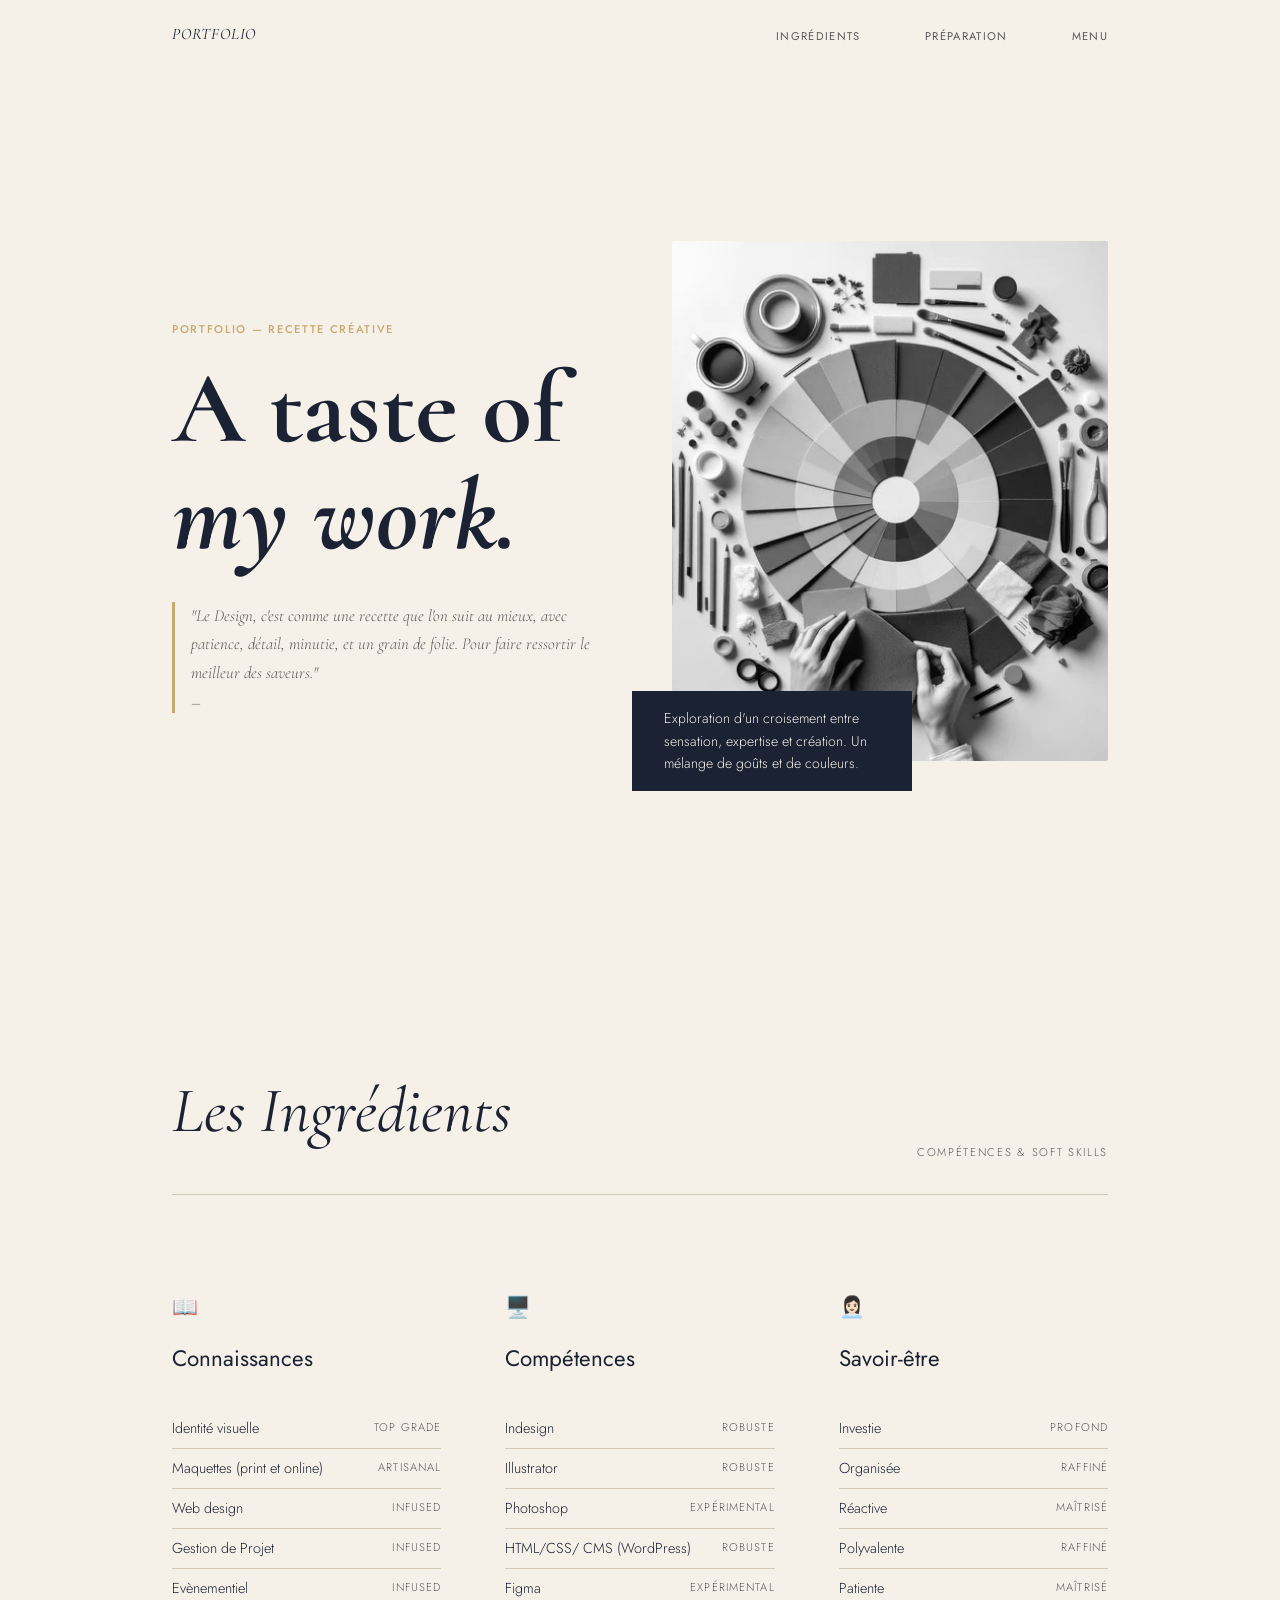
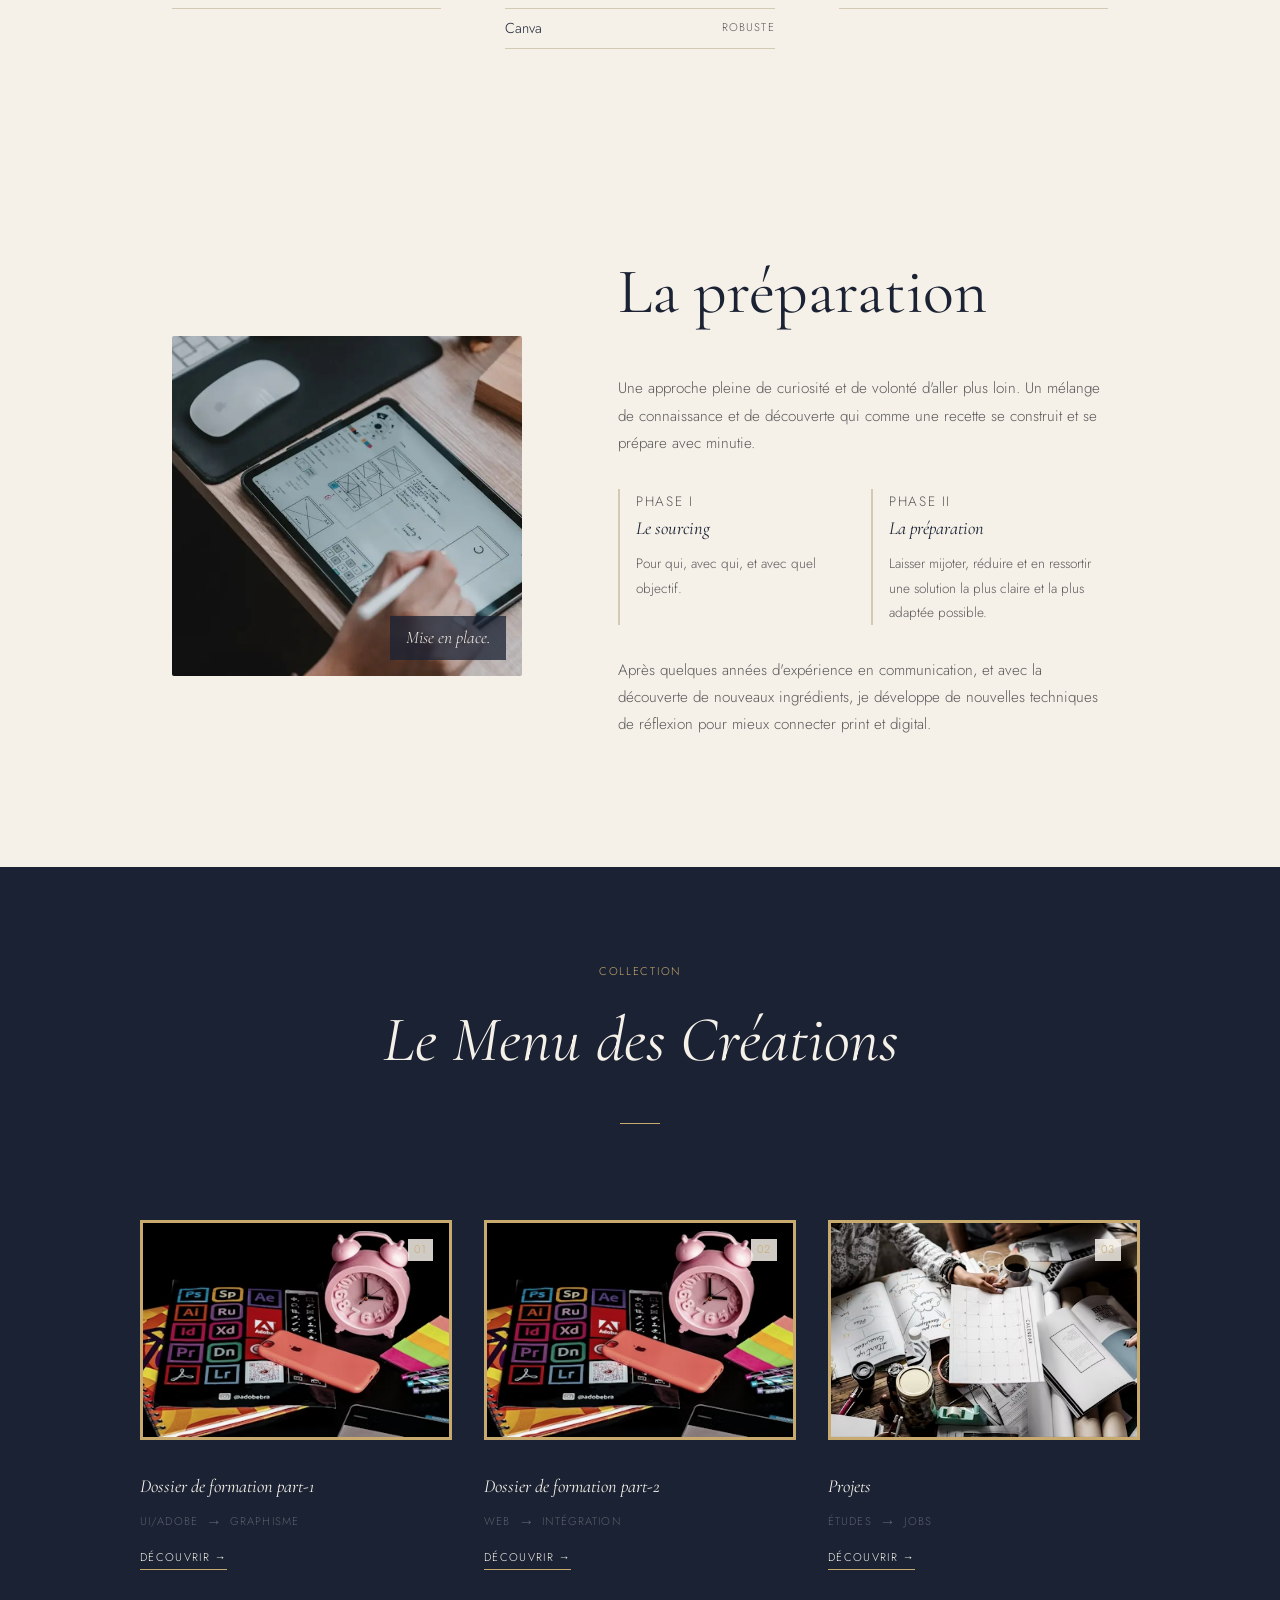
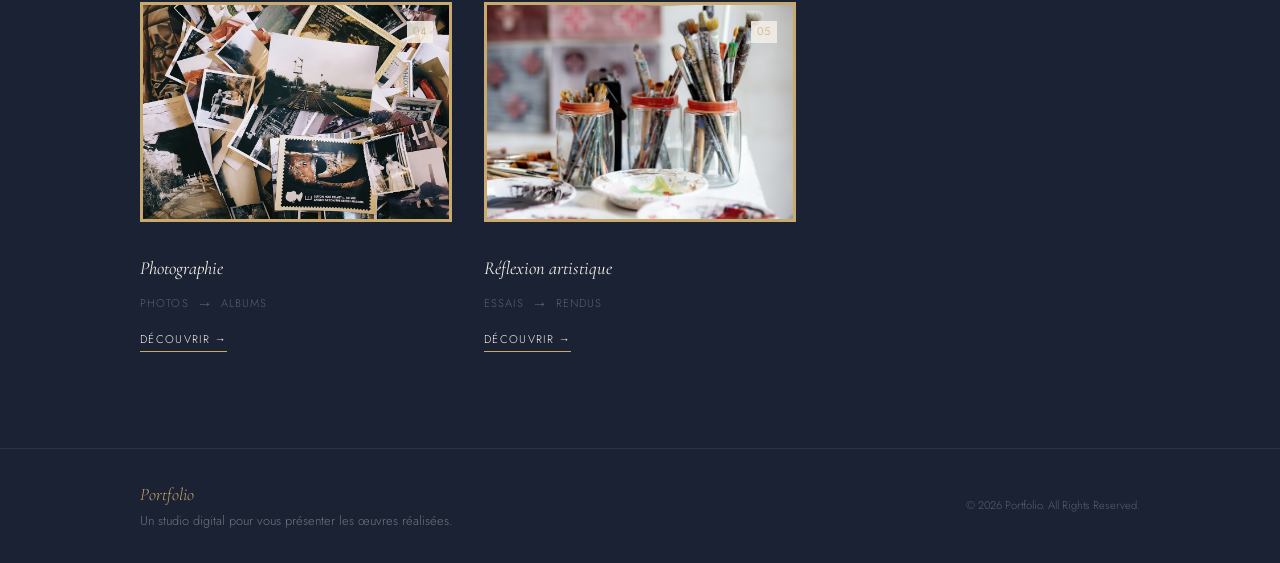
==== commit 2e5e73f8: "Update index.html" ====
--- a/index.html
+++ b/index.html
@@ -33,7 +33,7 @@
       </h1>
       <blockquote class="hero__quote">
         <p>"Le Design, c'est comme une recette que l'on suit au mieux, avec patience, détail, minutie, et un grain de folie. Pour faire ressortir le meilleur des saveurs."</p>
-        <cite>— Note, 2026</cite>
+        <cite>—</cite>
       </blockquote>
     </div>
 
@@ -43,7 +43,7 @@
         alt="Plat gastronomique"
       />
       <div class="hero__caption">
-        Exploration d'un croisement entre sensation, expertise et création. Un mélange de goût et de couleurs.
+        Exploration d'un croisement entre sensation, expertise et création. Un mélange de goûts et de couleurs.
       </div>
     </div>
   </section>
@@ -104,7 +104,7 @@
     <div class="preparation__content fade-in" style="animation-delay: 0.2s">
       <h2>La préparation</h2>
       <p>
-        Un approche pleine de curiosité et de volonté d'aller plus loin. Un mélange de connaissance et de découverte qui comme une recette se construit et se prépare avec minutie.
+        Une approche pleine de curiosité et de volonté d'aller plus loin. Un mélange de connaissance et de découverte qui comme une recette se construit et se prépare avec minutie.
       </p>
       <div class="phases">
         <div class="phase">
@@ -119,7 +119,7 @@
         </div>
       </div>
       <p>
-        Après quelques années en communication, et avec la découverte de nouveaux ingrédients, je développe de nouvelles techniques de réflexion pour mieux connecter impression et digital.
+        Après quelques années d'expérience en communication, et avec la découverte de nouveaux ingrédients, je développe de nouvelles techniques de réflexion pour mieux connecter print et digital.
       </p>
     </div>
   </section>
@@ -330,5 +330,6 @@
       window.scrollTo({ top: 0, behavior: 'smooth' });
     });
   </script>
+
 </body>
 </html>
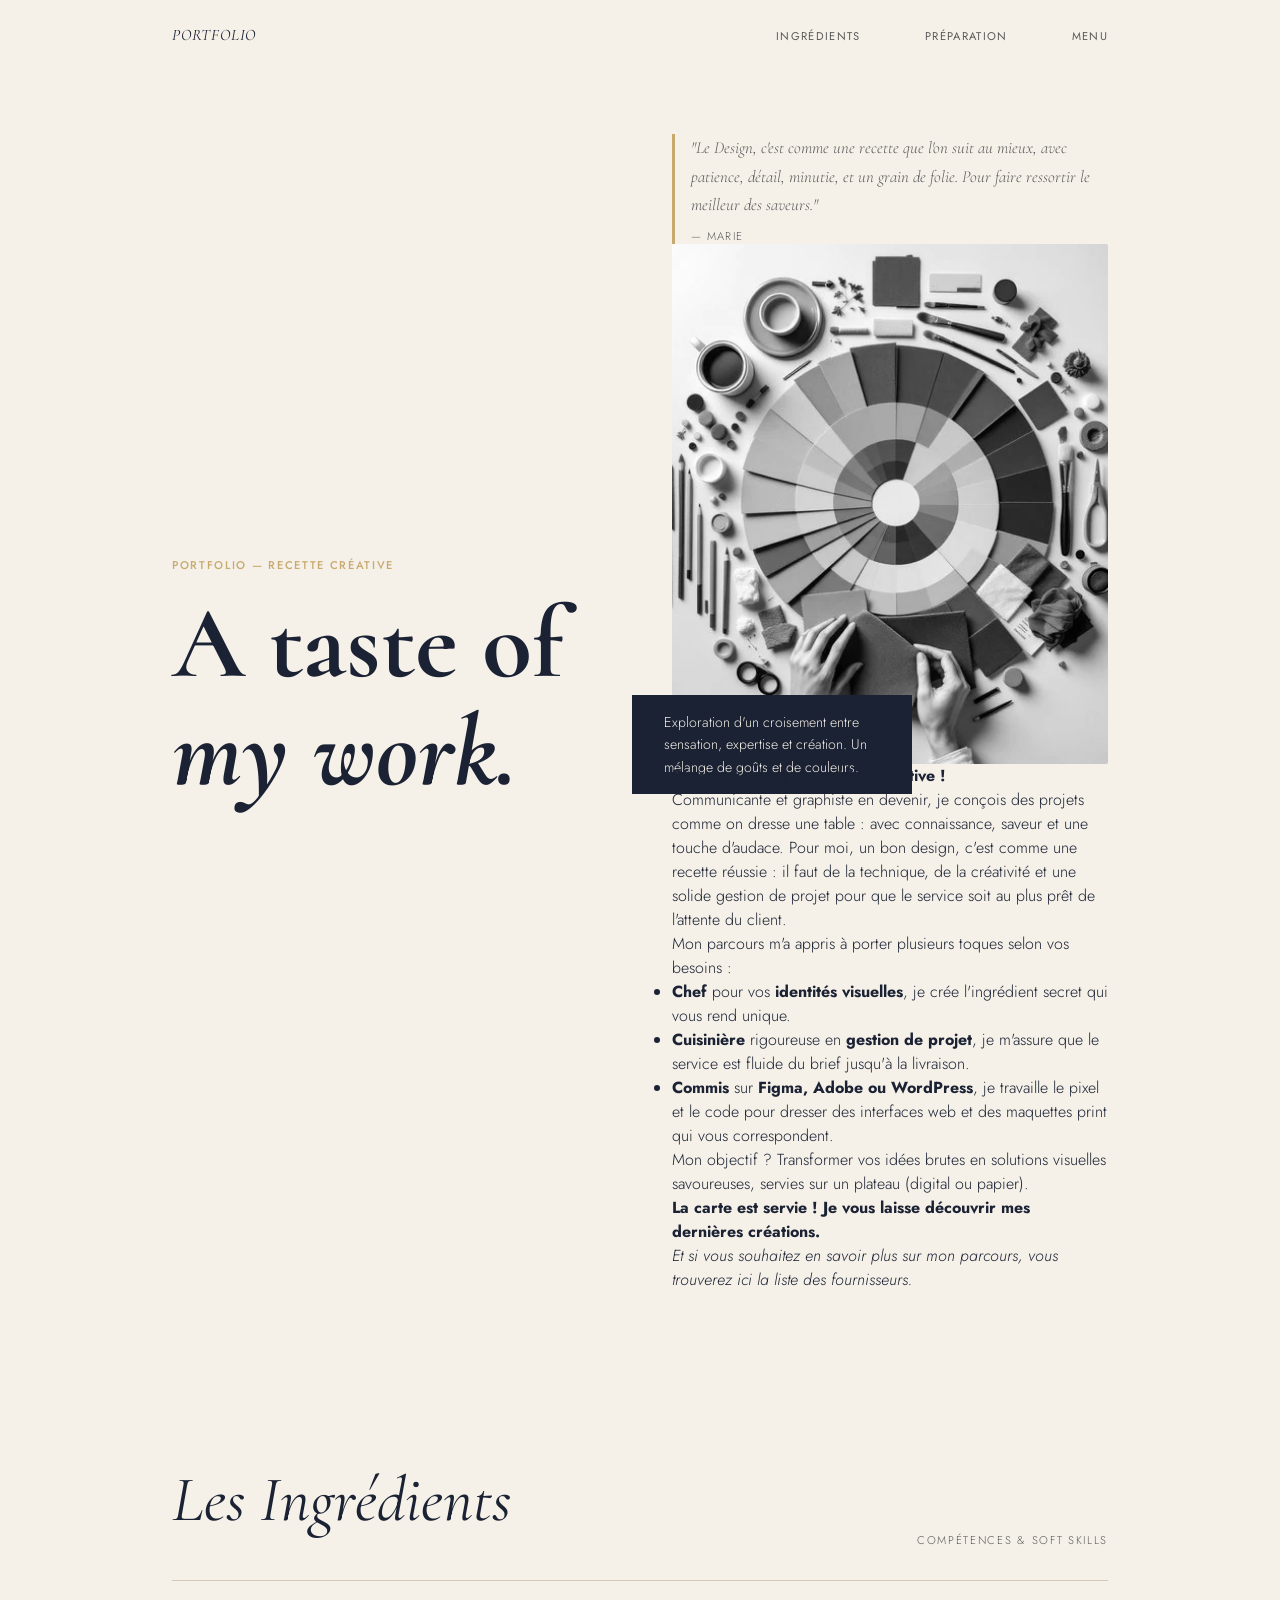
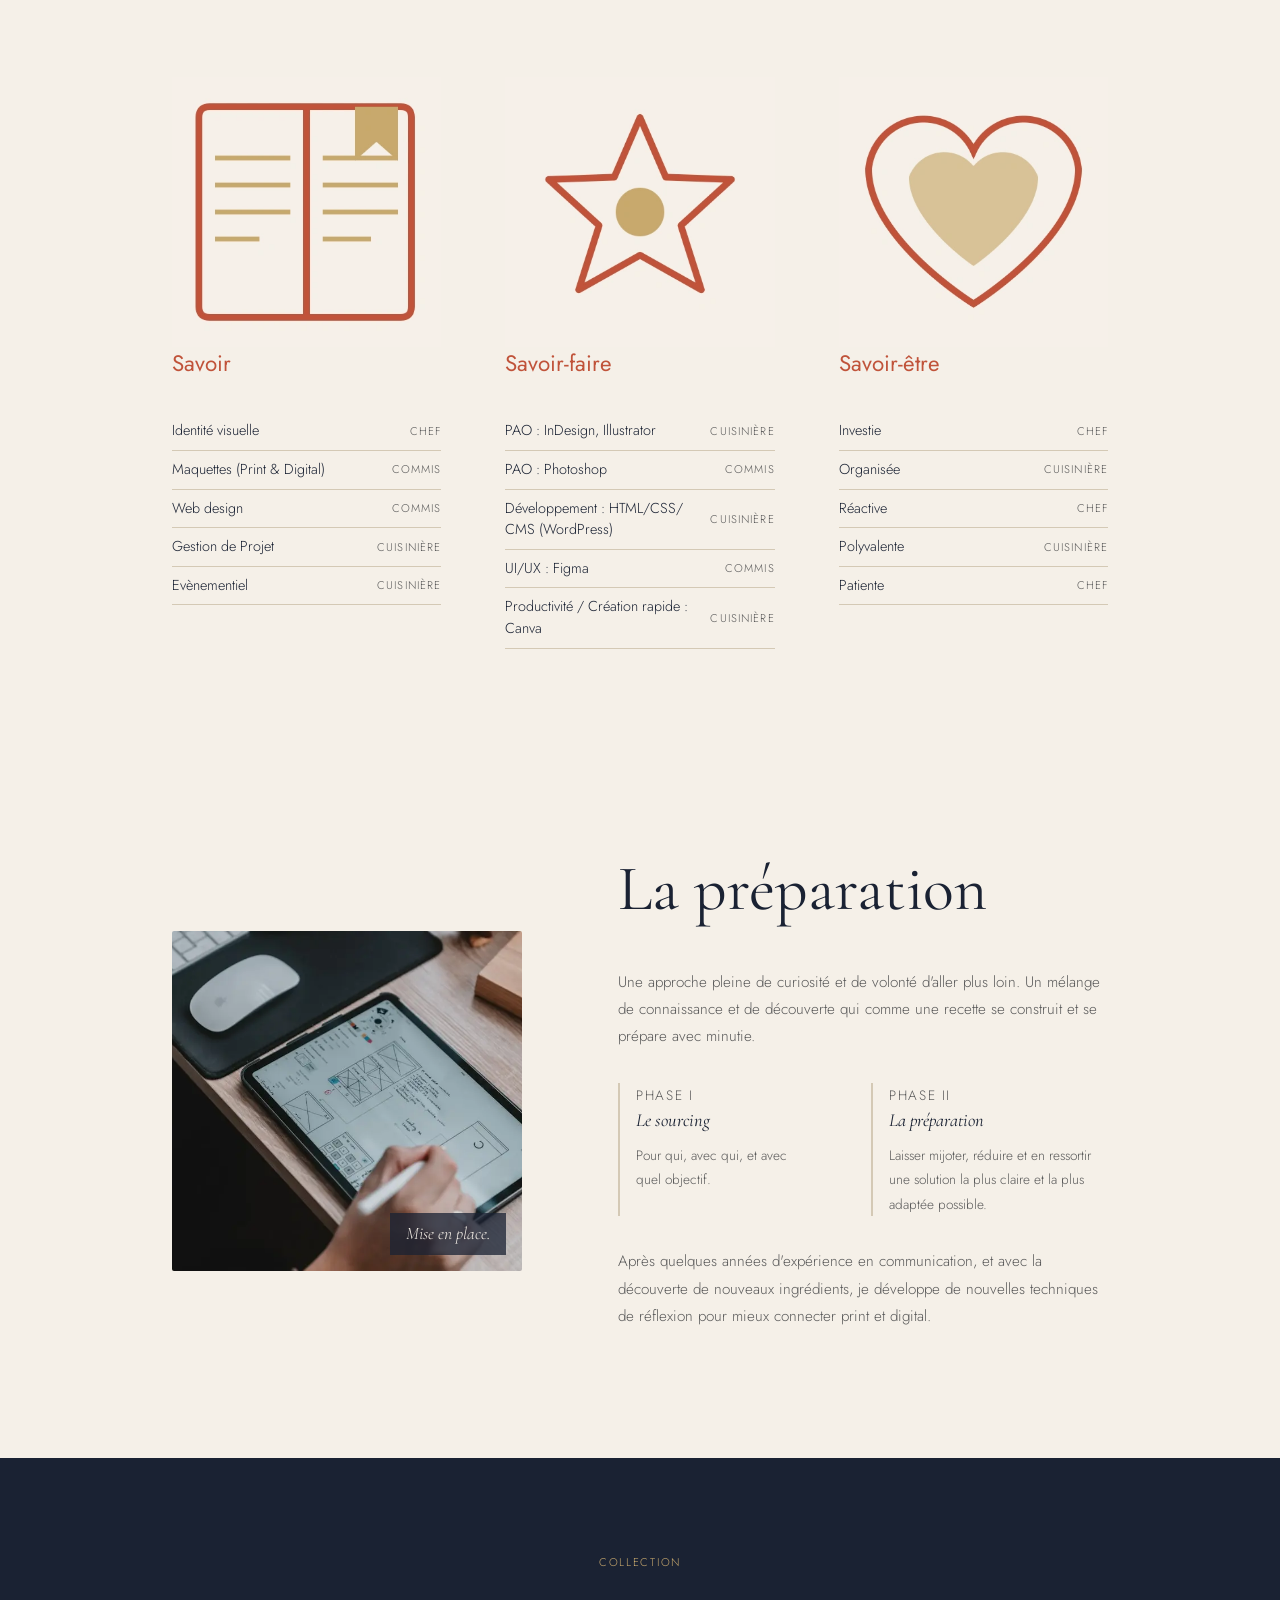
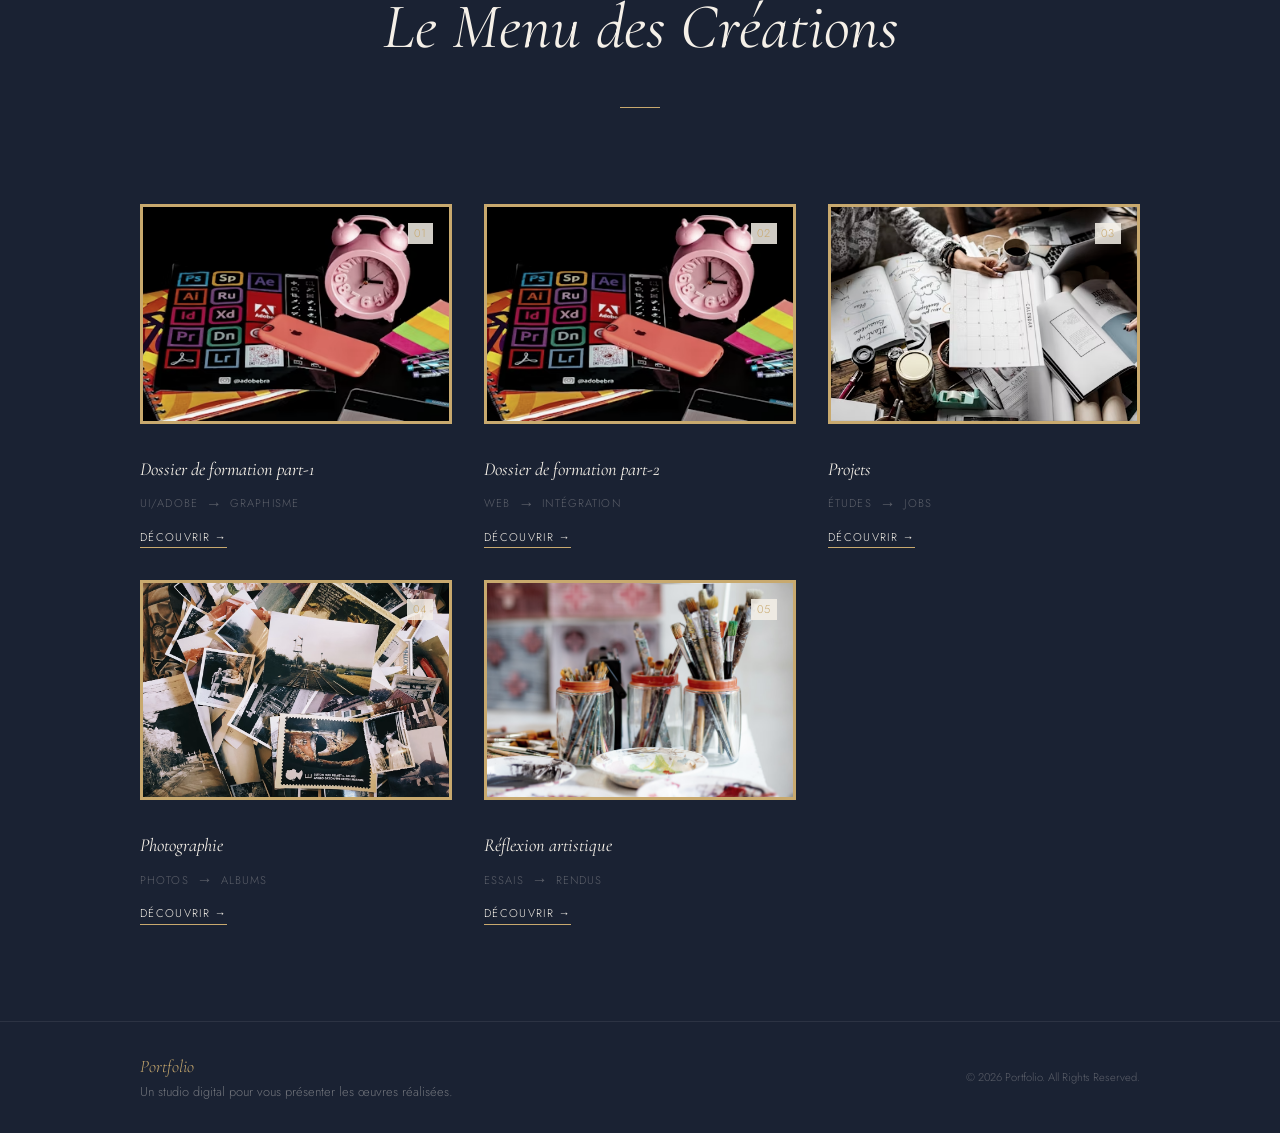
==== commit b66111fa: "Update index.html" ====
--- a/index.html
+++ b/index.html
@@ -5,6 +5,7 @@
   <meta name="viewport" content="width=device-width, initial-scale=1.0" />
   <title>Portfolio</title>
   <link rel="stylesheet" href="style.css" />
+  <link rel="stylesheet" href="reset.css" />
 </head>
 <body>
 
@@ -23,28 +24,56 @@
     </div>
   </nav>
 
-  <!-- HERO -->
+  <!-- HERO V1 : titre seul + 2 colonnes (quote+image | bio) -->
   <section class="hero" id="hero">
-    <div class="hero__content fade-in">
+
+    <!-- Titre pleine largeur -->
+    <div class="hero__top fade-in">
       <p class="hero__label">Portfolio — Recette Créative</p>
       <h1 class="hero__title">
         A taste of<br>
         <em>my work.</em>
       </h1>
-      <blockquote class="hero__quote">
-        <p>"Le Design, c'est comme une recette que l'on suit au mieux, avec patience, détail, minutie, et un grain de folie. Pour faire ressortir le meilleur des saveurs."</p>
-        <cite>—</cite>
-      </blockquote>
-    </div>
-
-    <div class="hero__image-wrap fade-in" style="animation-delay: 0.2s">
-      <img
-        src="assets/01_img/webimage/design-tools.webp"
-        alt="Plat gastronomique"
-      />
-      <div class="hero__caption">
-        Exploration d'un croisement entre sensation, expertise et création. Un mélange de goûts et de couleurs.
-      </div>
+    </div>
+
+    <!-- 2 colonnes -->
+    <div class="hero__middle">
+
+      <!-- Gauche : quote + espace + image -->
+      <div class="hero__left fade-in">
+        <blockquote class="hero__quote">
+          <p>"Le Design, c'est comme une recette que l'on suit au mieux, avec patience, détail, minutie, et un grain de folie. Pour faire ressortir le meilleur des saveurs."</p>
+          <cite>— Marie</cite>
+        </blockquote>
+
+        <div class="hero__image-wrap">
+          <img src="assets/01_img/webimage/design-tools.webp" alt="Plat gastronomique"/>
+          <div class="hero__caption">
+            Exploration d'un croisement entre sensation, expertise et création. Un mélange de goûts et de couleurs.
+          </div>
+        </div>
+      </div>
+
+      <!-- Droite : bio (au même niveau que le quote) -->
+      <div class="hero__right fade-in" style="animation-delay: 0.2s">
+        <div class="hero__bio">
+          <p><strong>Bienvenue dans ma cuisine créative !</strong></p>
+
+          <p>Communicante et graphiste en devenir, je conçois des projets comme on dresse une table : avec connaissance, saveur et une touche d'audace. Pour moi, un bon design, c'est comme une recette réussie : il faut de la technique, de la créativité et une solide gestion de projet pour que le service soit au plus prêt de l'attente du client.</p>
+
+          <p>Mon parcours m'a appris à porter plusieurs toques selon vos besoins :</p>
+          <ul>
+            <li><strong>Chef</strong> pour vos <strong>identités visuelles</strong>, je crée l'ingrédient secret qui vous rend unique.</li>
+            <li><strong>Cuisinière</strong> rigoureuse en <strong>gestion de projet</strong>, je m'assure que le service est fluide du brief jusqu'à la livraison.</li>
+            <li><strong>Commis</strong> sur <strong>Figma, Adobe ou WordPress</strong>, je travaille le pixel et le code pour dresser des interfaces web et des maquettes print qui vous correspondent.</li>
+          </ul>
+
+          <p>Mon objectif ? Transformer vos idées brutes en solutions visuelles savoureuses, servies sur un plateau (digital ou papier).</p>
+          <p><strong>La carte est servie ! Je vous laisse découvrir mes dernières créations.</strong></p>
+          <p class="hero__bio-note"><em>Et si vous souhaitez en savoir plus sur mon parcours, vous trouverez <a href="cv.pdf">ici</a> la liste des fournisseurs.</em></p>
+        </div>
+      </div>
+
     </div>
   </section>
 
@@ -56,37 +85,33 @@
     </div>
     <div class="skills-grid">
       <div class="fade-in">
-        <p class="skill-category__icon">📖</p>
-        <h3 class="skill-category__title">Connaissances</h3>
+        <h3 class="skill-category__title skill-category__icon"><img src="assets/01_img/webimage/icone_savoir.webp" alt="savoir"> Savoir</h3>
         <ul class="skill-list">
-          <li>Identité visuelle <span>Top Grade</span></li>
-          <li>Maquettes (print et online) <span>Artisanal</span></li>
-          <li>Web design <span>Infused</span></li>
-          <li>Gestion de Projet <span>Infused</span></li>
-          <li>Evènementiel <span>Infused</span></li>
+          <li>Identité visuelle <span>Chef</span></li>
+          <li>Maquettes (Print & Digital) <span>Commis</span></li>
+          <li>Web design <span>Commis</span></li>
+          <li>Gestion de Projet <span>Cuisinière</span></li>
+          <li>Evènementiel <span>Cuisinière</span></li>
         </ul>
       </div>
-      <div class="fade-in" style="animation-delay: 0.15s">
-        <p class="skill-category__icon">🖥️</p>
-        <h3 class="skill-category__title">Compétences</h3>
+      <div class="fade-in">
+        <h3 class="skill-category__title skill-category__icon"><img src="assets/01_img/webimage/icone_savoir-faire.webp" alt="savoir"> Savoir-faire</h3>
         <ul class="skill-list">
-          <li>Indesign <span>Robuste</span></li>
-          <li>Illustrator <span>Robuste</span></li>
-          <li>Photoshop <span>Expérimental</span></li>
-          <li>HTML/CSS/ CMS (WordPress) <span>Robuste</span></li>
-          <li>Figma <span>Expérimental</span></li>
-          <li>Canva <span>Robuste</span></li>
+          <li>PAO : InDesign, Illustrator <span>Cuisinière</span></li>
+          <li>PAO : Photoshop <span>Commis</span></li>
+          <li>Développement : HTML/CSS/ CMS (WordPress) <span>Cuisinière</span></li>
+          <li>UI/UX : Figma <span>Commis</span></li>
+          <li>Productivité / Création rapide : Canva <span>Cuisinière</span></li>
         </ul>
       </div>
-      <div class="fade-in" style="animation-delay: 0.3s">
-        <p class="skill-category__icon">👩🏻‍💼</p>
-        <h3 class="skill-category__title">Savoir-être</h3>
+      <div class="fade-in">
+        <h3 class="skill-category__title skill-category__icon"><img src="assets/01_img/webimage/icone_savoir-etre.webp" alt="savoir"> Savoir-être</h3>
         <ul class="skill-list">
-          <li>Investie <span>Profond</span></li>
-          <li>Organisée <span>Raffiné</span></li>
-          <li>Réactive <span>Maîtrisé</span></li>
-          <li>Polyvalente <span>Raffiné</span></li>
-          <li>Patiente <span>Maîtrisé</span></li>
+          <li>Investie <span>Chef</span></li>
+          <li>Organisée <span>Cuisinière</span></li>
+          <li>Réactive <span>Chef</span></li>
+          <li>Polyvalente <span>Cuisinière</span></li>
+          <li>Patiente <span>Chef</span></li>
         </ul>
       </div>
     </div>
@@ -95,17 +120,12 @@
   <!-- PREPARATION -->
   <section class="preparation" id="preparation">
     <div class="preparation__image fade-in">
-      <img
-        src="assets/01_img/webimage/preparation.webp"
-        alt="Mise en place"
-      />
+      <img src="assets/01_img/webimage/preparation.webp" alt="Mise en place"/>
       <span class="preparation__image-label">Mise en place.</span>
     </div>
     <div class="preparation__content fade-in" style="animation-delay: 0.2s">
       <h2>La préparation</h2>
-      <p>
-        Une approche pleine de curiosité et de volonté d'aller plus loin. Un mélange de connaissance et de découverte qui comme une recette se construit et se prépare avec minutie.
-      </p>
+      <p>Une approche pleine de curiosité et de volonté d'aller plus loin. Un mélange de connaissance et de découverte qui comme une recette se construit et se prépare avec minutie.</p>
       <div class="phases">
         <div class="phase">
           <p class="phase__label">Phase I</p>
@@ -118,13 +138,11 @@
           <p>Laisser mijoter, réduire et en ressortir une solution la plus claire et la plus adaptée possible.</p>
         </div>
       </div>
-      <p>
-        Après quelques années d'expérience en communication, et avec la découverte de nouveaux ingrédients, je développe de nouvelles techniques de réflexion pour mieux connecter print et digital.
-      </p>
-    </div>
-  </section>
-
-  <!-- MENU — 3 col desktop / 2 col tablette / 1 col mobile (géré dans style.css) -->
+      <p>Après quelques années d'expérience en communication, et avec la découverte de nouveaux ingrédients, je développe de nouvelles techniques de réflexion pour mieux connecter print et digital.</p>
+    </div>
+  </section>
+
+  <!-- MENU -->
   <section class="menu" id="menu">
     <div class="menu__inner">
       <div class="menu__header fade-in">
@@ -132,124 +150,57 @@
         <h2 class="menu__title">Le Menu des Créations</h2>
         <div class="menu__divider"></div>
       </div>
-
       <div class="projects-grid">
-
-        <!-- ── 01 · Dossier de formation part-1 ── -->
         <div class="project-card fade-in" onclick="cardClick(event, 'projet-1.html', 'frame-1')">
           <div class="project-card__frame" id="frame-1">
             <img src="assets/01_img/webimage/formation.webp" alt="Dossier de formation part-1" />
             <span class="project-card__num">01</span>
-            <div class="project-card__overlay">
-              Une plateforme de présentation des réalisations faites lors de l'apprentissage de la partie graphisme de la formation.
-            </div>
+            <div class="project-card__overlay">Une plateforme de présentation des réalisations faites lors de l'apprentissage de la partie graphisme de la formation.</div>
           </div>
           <h3 class="project-card__title">Dossier de formation part-1</h3>
-          <div class="project-card__tags">
-            <span class="project-card__tag">UI/Adobe</span>
-            <span>→</span>
-            <span class="project-card__tag">Graphisme</span>
-          </div>
-          <a class="project-card__link">Découvrir →</a>
-        </div>
-
-        <!-- ── 02 · Dossier de formation part-2 (nouveau) ── -->
+          <div class="project-card__tags"><span class="project-card__tag">UI/Adobe</span><span>→</span><span class="project-card__tag">Graphisme</span></div>
+          <a class="project-card__link">Découvrir →</a>
+        </div>
         <div class="project-card fade-in" style="animation-delay:0.1s" onclick="cardClick(event, 'projet-2.html', 'frame-2')">
           <div class="project-card__frame" id="frame-2">
             <img src="assets/01_img/webimage/formation.webp" alt="Dossier de formation part-2" />
             <span class="project-card__num">02</span>
-            <div class="project-card__overlay">
-              Une plateforme de présentation des réalisations faites pendant la seconde partie de la formation, l'intégration.
-            </div>
+            <div class="project-card__overlay">Une plateforme de présentation des réalisations faites pendant la seconde partie de la formation, l'intégration.</div>
           </div>
           <h3 class="project-card__title">Dossier de formation part-2</h3>
-          <div class="project-card__tags">
-            <span class="project-card__tag">Web</span>
-            <span>→</span>
-            <span class="project-card__tag">Intégration</span>
-          </div>
-          <a class="project-card__link">Découvrir →</a>
-        </div>
-
-        <!-- ── 03 · Projets ── -->
+          <div class="project-card__tags"><span class="project-card__tag">Web</span><span>→</span><span class="project-card__tag">Intégration</span></div>
+          <a class="project-card__link">Découvrir →</a>
+        </div>
         <div class="project-card fade-in" style="animation-delay:0.2s" onclick="cardClick(event, 'projet-3.html', 'frame-3')">
           <div class="project-card__frame" id="frame-3">
             <img src="assets/01_img/webimage/projets.webp" alt="Projets" />
             <span class="project-card__num">03</span>
-            <div class="project-card__overlay">
-              Réalisations effectuées au fil des ans, études, stages, etc.
-            </div>
+            <div class="project-card__overlay">Réalisations effectuées au fil des ans, études, stages, etc.</div>
           </div>
           <h3 class="project-card__title">Projets</h3>
-          <div class="project-card__tags">
-            <span class="project-card__tag">Études</span>
-            <span>→</span>
-            <span class="project-card__tag">Jobs</span>
-          </div>
-          <a class="project-card__link">Découvrir →</a>
-        </div>
-
-        <!-- ── 04 · Photographie ── -->
+          <div class="project-card__tags"><span class="project-card__tag">Études</span><span>→</span><span class="project-card__tag">Jobs</span></div>
+          <a class="project-card__link">Découvrir →</a>
+        </div>
         <div class="project-card fade-in" style="animation-delay:0.1s" onclick="cardClick(event, 'projet-4.html', 'frame-4')">
           <div class="project-card__frame" id="frame-4">
             <img src="assets/01_img/webimage/photos.webp" alt="Photographie" />
             <span class="project-card__num">04</span>
-            <div class="project-card__overlay">
-              Fenêtre sur des déambulations et un regard qui s'arrête au gré du fil.
-            </div>
+            <div class="project-card__overlay">Fenêtre sur des déambulations et un regard qui s'arrête au gré du fil.</div>
           </div>
           <h3 class="project-card__title">Photographie</h3>
-          <div class="project-card__tags">
-            <span class="project-card__tag">Photos</span>
-            <span>→</span>
-            <span class="project-card__tag">Albums</span>
-          </div>
-          <a class="project-card__link">Découvrir →</a>
-        </div>
-
-        <!-- ── 05 · Réflexion artistique ── -->
+          <div class="project-card__tags"><span class="project-card__tag">Photos</span><span>→</span><span class="project-card__tag">Albums</span></div>
+          <a class="project-card__link">Découvrir →</a>
+        </div>
         <div class="project-card fade-in" style="animation-delay:0.2s" onclick="cardClick(event, 'projet-5.html', 'frame-5')">
           <div class="project-card__frame" id="frame-5">
             <img src="assets/01_img/webimage/art.webp" alt="Réflexion artistique" />
             <span class="project-card__num">05</span>
-            <div class="project-card__overlay">
-              Un laboratoire d'expérimentation artistique, au fil des ateliers.
-              Peinture, dessin, un monde en cours d'exploration.
-            </div>
+            <div class="project-card__overlay">Un laboratoire d'expérimentation artistique, au fil des ateliers. Peinture, dessin, un monde en cours d'exploration.</div>
           </div>
           <h3 class="project-card__title">Réflexion artistique</h3>
-          <div class="project-card__tags">
-            <span class="project-card__tag">Essais</span>
-            <span>→</span>
-            <span class="project-card__tag">Rendus</span>
-          </div>
-          <a class="project-card__link">Découvrir →</a>
-        </div>
-
-        <!--
-          ══════════════════════════════════════════════════════════
-          TEMPLATE — Pour ajouter un projet ultérieur :
-          1. Copiez ce bloc et décommentez-le
-          2. Remplacez les ★ (5 champs) par vos valeurs
-          3. Créez le fichier projet-6.html correspondant
-          ══════════════════════════════════════════════════════════
-
-        <div class="project-card fade-in" style="animation-delay:0.1s" onclick="cardClick(event,'projet-6.html','frame-6')">
-          <div class="project-card__frame" id="frame-6">
-            <img src="★ URL image" alt="★ description image" />
-            <span class="project-card__num">06</span>
-            <div class="project-card__overlay">★ Texte affiché au survol.</div>
-          </div>
-          <h3 class="project-card__title">★ Titre du projet</h3>
-          <div class="project-card__tags">
-            <span class="project-card__tag">★ Tag 1</span>
-            <span>→</span>
-            <span class="project-card__tag">★ Tag 2</span>
-          </div>
-          <a class="project-card__link">Découvrir →</a>
-        </div>
-        -->
-
+          <div class="project-card__tags"><span class="project-card__tag">Essais</span><span>→</span><span class="project-card__tag">Rendus</span></div>
+          <a class="project-card__link">Découvrir →</a>
+        </div>
       </div>
     </div>
   </section>
@@ -265,25 +216,17 @@
     </div>
   </footer>
 
-  <!-- Back to top -->
   <button class="back-to-top" id="backToTop" aria-label="Retour en haut">↑</button>
 
   <script>
-    // Nav scroll
     const nav = document.getElementById('nav');
-    window.addEventListener('scroll', () => {
-      nav.classList.toggle('scrolled', window.scrollY > 20);
-    });
-
-    // Fade-in
+    window.addEventListener('scroll', () => { nav.classList.toggle('scrolled', window.scrollY > 20); });
+
     const observer = new IntersectionObserver((entries) => {
-      entries.forEach(e => {
-        if (e.isIntersecting) { e.target.classList.add('visible'); observer.unobserve(e.target); }
-      });
+      entries.forEach(e => { if (e.isIntersecting) { e.target.classList.add('visible'); observer.unobserve(e.target); } });
     }, { threshold: 0.15 });
     document.querySelectorAll('.fade-in').forEach(el => observer.observe(el));
 
-    // Active nav link
     const sections = document.querySelectorAll('section[id]');
     const navAnchors = document.querySelectorAll('.nav__links a');
     window.addEventListener('scroll', () => {
@@ -292,44 +235,26 @@
       navAnchors.forEach(a => { a.classList.toggle('active', a.getAttribute('href') === '#' + current); });
     });
 
-    // Burger
     const burger = document.getElementById('navBurger');
     const navMenu = document.getElementById('navLinks');
-    burger.addEventListener('click', () => {
-      burger.classList.toggle('active');
-      navMenu.classList.toggle('open');
+    burger.addEventListener('click', () => { burger.classList.toggle('active'); navMenu.classList.toggle('open'); });
+    navMenu.querySelectorAll('a').forEach(link => {
+      link.addEventListener('click', () => { burger.classList.remove('active'); navMenu.classList.remove('open'); });
     });
-    navMenu.querySelectorAll('a').forEach(link => {
-      link.addEventListener('click', () => {
-        burger.classList.remove('active');
-        navMenu.classList.remove('open');
-      });
-    });
-
-    // Overlay project cards : hover desktop (CSS), tap mobile (JS)
-    // 1er tap = affiche l'overlay  /  2e tap = navigue vers la page
+
     function cardClick(event, url, frameId) {
       if (window.innerWidth <= 900) {
         const frame = document.getElementById(frameId);
         const isActive = frame.classList.contains('overlay-active');
         document.querySelectorAll('.project-card__frame.overlay-active').forEach(f => f.classList.remove('overlay-active'));
-        if (!isActive) {
-          frame.classList.add('overlay-active');
-          return;
-        }
+        if (!isActive) { frame.classList.add('overlay-active'); return; }
       }
       window.location.href = url;
     }
 
-    // Back to top
     const backToTop = document.getElementById('backToTop');
-    window.addEventListener('scroll', () => {
-      backToTop.classList.toggle('visible', window.scrollY > 400);
-    });
-    backToTop.addEventListener('click', () => {
-      window.scrollTo({ top: 0, behavior: 'smooth' });
-    });
+    window.addEventListener('scroll', () => { backToTop.classList.toggle('visible', window.scrollY > 400); });
+    backToTop.addEventListener('click', () => { window.scrollTo({ top: 0, behavior: 'smooth' }); });
   </script>
-
 </body>
 </html>
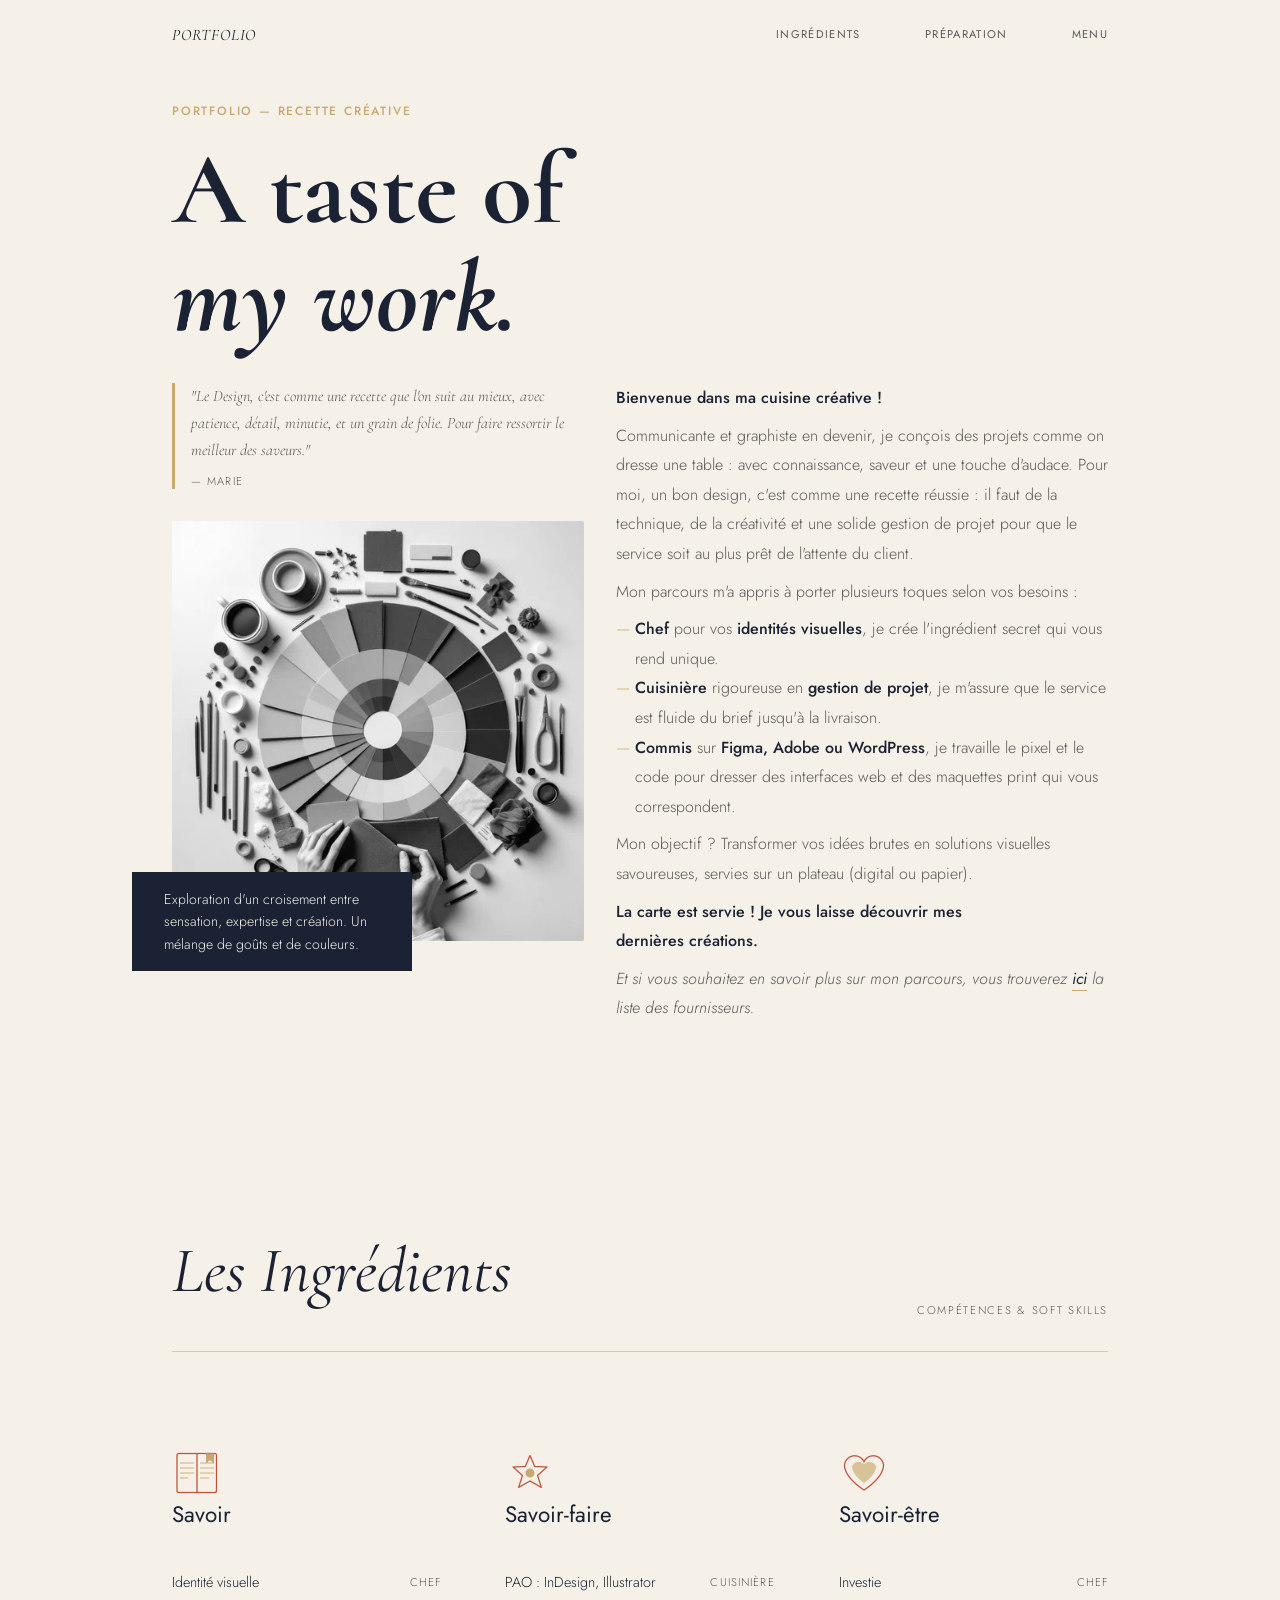
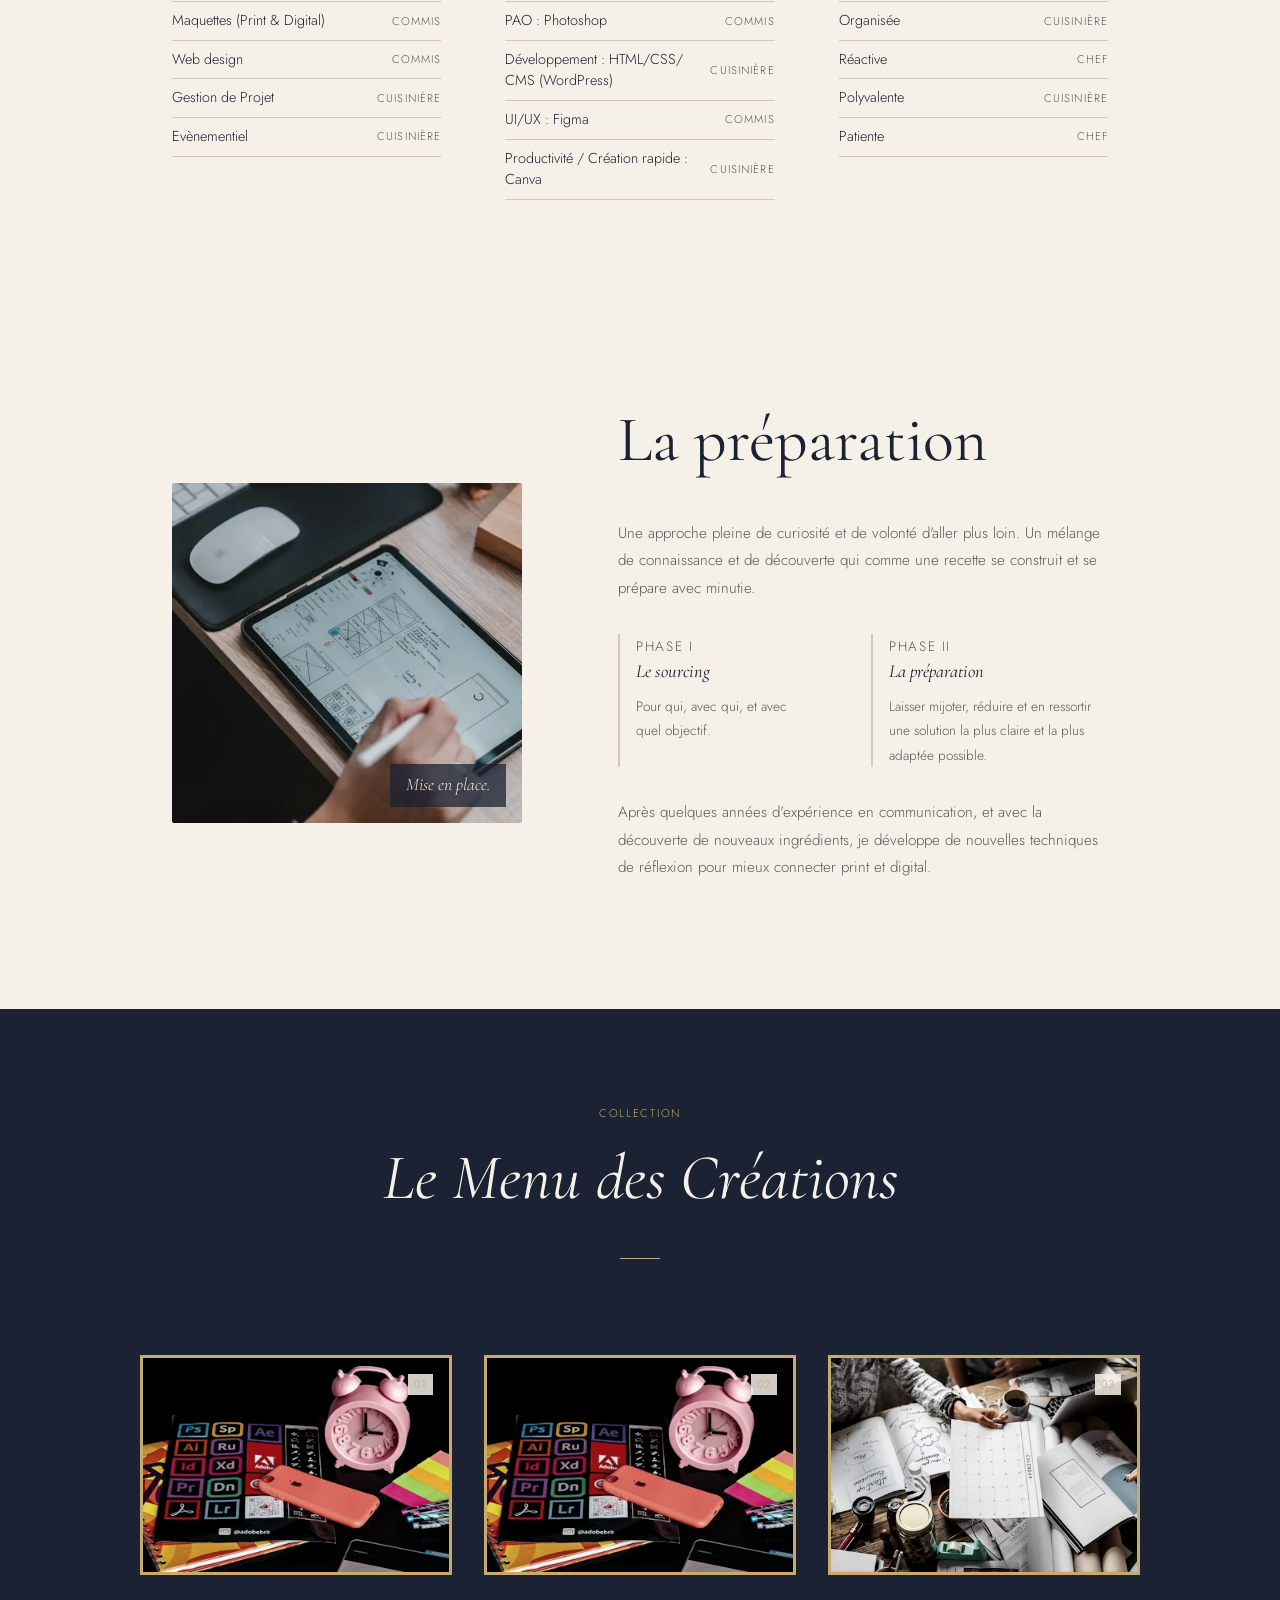
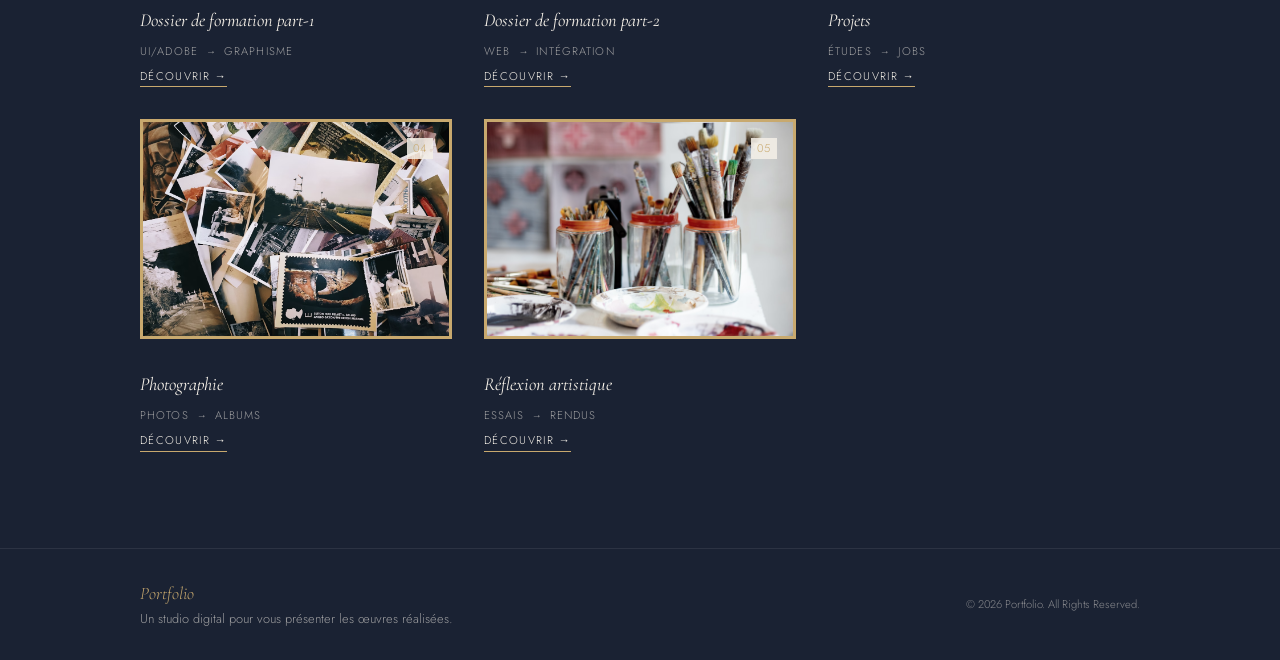
==== commit 471eb88c: "Update index.html" ====
--- a/index.html
+++ b/index.html
@@ -8,9 +8,8 @@
   <link rel="stylesheet" href="reset.css" />
 </head>
 <body>
-
-  <!-- NAVIGATION -->
-  <nav class="nav" id="nav">
+<!-- NAVIGATION -->
+  <header class="nav" id="nav">
     <div class="nav__inner">
       <a href="index.html" class="nav__logo">PORTFOLIO</a>
       <ul class="nav__links" id="navLinks">
@@ -22,188 +21,180 @@
         <span></span><span></span><span></span>
       </button>
     </div>
-  </nav>
-
-  <!-- HERO V1 : titre seul + 2 colonnes (quote+image | bio) -->
-  <section class="hero" id="hero">
-
-    <!-- Titre pleine largeur -->
-    <div class="hero__top fade-in">
-      <p class="hero__label">Portfolio — Recette Créative</p>
-      <h1 class="hero__title">
-        A taste of<br>
-        <em>my work.</em>
-      </h1>
-    </div>
-
-    <!-- 2 colonnes -->
-    <div class="hero__middle">
-
-      <!-- Gauche : quote + espace + image -->
-      <div class="hero__left fade-in">
-        <blockquote class="hero__quote">
-          <p>"Le Design, c'est comme une recette que l'on suit au mieux, avec patience, détail, minutie, et un grain de folie. Pour faire ressortir le meilleur des saveurs."</p>
-          <cite>— Marie</cite>
-        </blockquote>
-
-        <div class="hero__image-wrap">
-          <img src="assets/01_img/webimage/design-tools.webp" alt="Plat gastronomique"/>
-          <div class="hero__caption">
-            Exploration d'un croisement entre sensation, expertise et création. Un mélange de goûts et de couleurs.
-          </div>
-        </div>
-      </div>
-
-      <!-- Droite : bio (au même niveau que le quote) -->
-      <div class="hero__right fade-in" style="animation-delay: 0.2s">
-        <div class="hero__bio">
-          <p><strong>Bienvenue dans ma cuisine créative !</strong></p>
-
-          <p>Communicante et graphiste en devenir, je conçois des projets comme on dresse une table : avec connaissance, saveur et une touche d'audace. Pour moi, un bon design, c'est comme une recette réussie : il faut de la technique, de la créativité et une solide gestion de projet pour que le service soit au plus prêt de l'attente du client.</p>
-
-          <p>Mon parcours m'a appris à porter plusieurs toques selon vos besoins :</p>
-          <ul>
-            <li><strong>Chef</strong> pour vos <strong>identités visuelles</strong>, je crée l'ingrédient secret qui vous rend unique.</li>
-            <li><strong>Cuisinière</strong> rigoureuse en <strong>gestion de projet</strong>, je m'assure que le service est fluide du brief jusqu'à la livraison.</li>
-            <li><strong>Commis</strong> sur <strong>Figma, Adobe ou WordPress</strong>, je travaille le pixel et le code pour dresser des interfaces web et des maquettes print qui vous correspondent.</li>
+  </header>
+  <main>
+<!-- HERO V1 : titre seul + 2 colonnes (quote+image | bio) -->
+    <section class="hero" id="hero">
+<!-- Titre pleine largeur -->
+      <div class="hero__top fade-in">
+        <p class="hero__label">Portfolio — Recette Créative</p>
+        <h1 class="hero__title">
+          A taste of<br>
+          <em>my work.</em>
+        </h1>
+      </div>
+<!-- 2 colonnes -->
+      <div class="hero__middle">
+<!-- Gauche : quote + espace + image -->
+        <div class="hero__left fade-in">
+          <blockquote class="hero__quote">
+            <p>"Le Design, c'est comme une recette que l'on suit au mieux, avec patience, détail, minutie, et un grain de folie. Pour faire ressortir le meilleur des saveurs."</p>
+            <cite>— Marie</cite>
+          </blockquote>
+          <div class="hero__image-wrap">
+            <img src="assets/01_img/webimage/design-tools.webp" alt="Plat gastronomique"/>
+            <div class="hero__caption">
+              Exploration d'un croisement entre sensation, expertise et création. Un mélange de goûts et de couleurs.
+            </div>
+          </div>
+        </div>
+<!-- Droite : bio (au même niveau que le quote) -->
+        <div class="hero__right fade-in" style="animation-delay: 0.2s">
+          <div class="hero__bio">
+            <p><strong>Bienvenue dans ma cuisine créative !</strong></p> 
+            <p>Communicante et graphiste en devenir, je conçois des projets comme on dresse une table : avec connaissance, saveur et une touche d'audace. Pour moi, un bon design, c'est comme une recette réussie : il faut de la technique, de la créativité et une solide gestion de projet pour que le service soit au plus prêt de l'attente du client.</p>
+            <p>Mon parcours m'a appris à porter plusieurs toques selon vos besoins :</p>
+            <ul>
+              <li><strong>Chef</strong> pour vos <strong>identités visuelles</strong>, je crée l'ingrédient secret qui vous rend unique.</li>
+              <li><strong>Cuisinière</strong> rigoureuse en <strong>gestion de projet</strong>, je m'assure que le service est fluide du brief jusqu'à la livraison.</li>
+              <li><strong>Commis</strong> sur <strong>Figma, Adobe ou WordPress</strong>, je travaille le pixel et le code pour dresser des interfaces web et des maquettes print qui vous correspondent.</li>
+            </ul>
+            <p>Mon objectif ? Transformer vos idées brutes en solutions visuelles savoureuses, servies sur un plateau (digital ou papier).</p>
+            <p><strong>La carte est servie ! Je vous laisse découvrir mes dernières créations.</strong></p>
+            <p class="hero__bio-note"><em>Et si vous souhaitez en savoir plus sur mon parcours, vous trouverez <a href="cv.pdf">ici</a> la liste des fournisseurs.</em></p>
+          </div>
+        </div>
+      </div>
+    </section>
+
+<!-- INGREDIENTS -->
+    <section class="ingredients" id="ingredients">
+      <div class="section__header fade-in">
+        <h2 class="section__title">Les Ingrédients</h2>
+        <span class="section__subtitle">Compétences &amp; soft skills</span>
+      </div>
+      <div class="skills-grid">
+        <div class="fade-in">
+          <h3 class="skill-category__title skill-category__icon"><img src="assets/01_img/webimage/icone_savoir.webp" alt="savoir"> Savoir</h3>
+          <ul class="skill-list">
+            <li>Identité visuelle <span>Chef</span></li>
+            <li>Maquettes (Print & Digital) <span>Commis</span></li>
+            <li>Web design <span>Commis</span></li>
+            <li>Gestion de Projet <span>Cuisinière</span></li>
+            <li>Evènementiel <span>Cuisinière</span></li>
           </ul>
-
-          <p>Mon objectif ? Transformer vos idées brutes en solutions visuelles savoureuses, servies sur un plateau (digital ou papier).</p>
-          <p><strong>La carte est servie ! Je vous laisse découvrir mes dernières créations.</strong></p>
-          <p class="hero__bio-note"><em>Et si vous souhaitez en savoir plus sur mon parcours, vous trouverez <a href="cv.pdf">ici</a> la liste des fournisseurs.</em></p>
-        </div>
-      </div>
-
-    </div>
-  </section>
-
-  <!-- INGREDIENTS -->
-  <section class="ingredients" id="ingredients">
-    <div class="section__header fade-in">
-      <h2 class="section__title">Les Ingrédients</h2>
-      <span class="section__subtitle">Compétences &amp; soft skills</span>
-    </div>
-    <div class="skills-grid">
-      <div class="fade-in">
-        <h3 class="skill-category__title skill-category__icon"><img src="assets/01_img/webimage/icone_savoir.webp" alt="savoir"> Savoir</h3>
-        <ul class="skill-list">
-          <li>Identité visuelle <span>Chef</span></li>
-          <li>Maquettes (Print & Digital) <span>Commis</span></li>
-          <li>Web design <span>Commis</span></li>
-          <li>Gestion de Projet <span>Cuisinière</span></li>
-          <li>Evènementiel <span>Cuisinière</span></li>
-        </ul>
-      </div>
-      <div class="fade-in">
-        <h3 class="skill-category__title skill-category__icon"><img src="assets/01_img/webimage/icone_savoir-faire.webp" alt="savoir"> Savoir-faire</h3>
-        <ul class="skill-list">
-          <li>PAO : InDesign, Illustrator <span>Cuisinière</span></li>
-          <li>PAO : Photoshop <span>Commis</span></li>
-          <li>Développement : HTML/CSS/ CMS (WordPress) <span>Cuisinière</span></li>
-          <li>UI/UX : Figma <span>Commis</span></li>
-          <li>Productivité / Création rapide : Canva <span>Cuisinière</span></li>
-        </ul>
-      </div>
-      <div class="fade-in">
-        <h3 class="skill-category__title skill-category__icon"><img src="assets/01_img/webimage/icone_savoir-etre.webp" alt="savoir"> Savoir-être</h3>
-        <ul class="skill-list">
-          <li>Investie <span>Chef</span></li>
-          <li>Organisée <span>Cuisinière</span></li>
-          <li>Réactive <span>Chef</span></li>
-          <li>Polyvalente <span>Cuisinière</span></li>
-          <li>Patiente <span>Chef</span></li>
-        </ul>
-      </div>
-    </div>
-  </section>
-
-  <!-- PREPARATION -->
-  <section class="preparation" id="preparation">
-    <div class="preparation__image fade-in">
-      <img src="assets/01_img/webimage/preparation.webp" alt="Mise en place"/>
-      <span class="preparation__image-label">Mise en place.</span>
-    </div>
-    <div class="preparation__content fade-in" style="animation-delay: 0.2s">
-      <h2>La préparation</h2>
-      <p>Une approche pleine de curiosité et de volonté d'aller plus loin. Un mélange de connaissance et de découverte qui comme une recette se construit et se prépare avec minutie.</p>
-      <div class="phases">
-        <div class="phase">
-          <p class="phase__label">Phase I</p>
-          <h3>Le sourcing</h3>
-          <p>Pour qui, avec qui, et avec quel objectif.</p>
-        </div>
-        <div class="phase">
-          <p class="phase__label">Phase II</p>
-          <h3>La préparation</h3>
-          <p>Laisser mijoter, réduire et en ressortir une solution la plus claire et la plus adaptée possible.</p>
-        </div>
-      </div>
-      <p>Après quelques années d'expérience en communication, et avec la découverte de nouveaux ingrédients, je développe de nouvelles techniques de réflexion pour mieux connecter print et digital.</p>
-    </div>
-  </section>
-
-  <!-- MENU -->
-  <section class="menu" id="menu">
-    <div class="menu__inner">
-      <div class="menu__header fade-in">
-        <p class="menu__collection">Collection</p>
-        <h2 class="menu__title">Le Menu des Créations</h2>
-        <div class="menu__divider"></div>
-      </div>
-      <div class="projects-grid">
-        <div class="project-card fade-in" onclick="cardClick(event, 'projet-1.html', 'frame-1')">
-          <div class="project-card__frame" id="frame-1">
-            <img src="assets/01_img/webimage/formation.webp" alt="Dossier de formation part-1" />
-            <span class="project-card__num">01</span>
-            <div class="project-card__overlay">Une plateforme de présentation des réalisations faites lors de l'apprentissage de la partie graphisme de la formation.</div>
-          </div>
-          <h3 class="project-card__title">Dossier de formation part-1</h3>
-          <div class="project-card__tags"><span class="project-card__tag">UI/Adobe</span><span>→</span><span class="project-card__tag">Graphisme</span></div>
-          <a class="project-card__link">Découvrir →</a>
-        </div>
-        <div class="project-card fade-in" style="animation-delay:0.1s" onclick="cardClick(event, 'projet-2.html', 'frame-2')">
-          <div class="project-card__frame" id="frame-2">
-            <img src="assets/01_img/webimage/formation.webp" alt="Dossier de formation part-2" />
-            <span class="project-card__num">02</span>
-            <div class="project-card__overlay">Une plateforme de présentation des réalisations faites pendant la seconde partie de la formation, l'intégration.</div>
-          </div>
-          <h3 class="project-card__title">Dossier de formation part-2</h3>
-          <div class="project-card__tags"><span class="project-card__tag">Web</span><span>→</span><span class="project-card__tag">Intégration</span></div>
-          <a class="project-card__link">Découvrir →</a>
-        </div>
-        <div class="project-card fade-in" style="animation-delay:0.2s" onclick="cardClick(event, 'projet-3.html', 'frame-3')">
-          <div class="project-card__frame" id="frame-3">
-            <img src="assets/01_img/webimage/projets.webp" alt="Projets" />
-            <span class="project-card__num">03</span>
-            <div class="project-card__overlay">Réalisations effectuées au fil des ans, études, stages, etc.</div>
-          </div>
-          <h3 class="project-card__title">Projets</h3>
-          <div class="project-card__tags"><span class="project-card__tag">Études</span><span>→</span><span class="project-card__tag">Jobs</span></div>
-          <a class="project-card__link">Découvrir →</a>
-        </div>
-        <div class="project-card fade-in" style="animation-delay:0.1s" onclick="cardClick(event, 'projet-4.html', 'frame-4')">
-          <div class="project-card__frame" id="frame-4">
-            <img src="assets/01_img/webimage/photos.webp" alt="Photographie" />
-            <span class="project-card__num">04</span>
-            <div class="project-card__overlay">Fenêtre sur des déambulations et un regard qui s'arrête au gré du fil.</div>
-          </div>
-          <h3 class="project-card__title">Photographie</h3>
-          <div class="project-card__tags"><span class="project-card__tag">Photos</span><span>→</span><span class="project-card__tag">Albums</span></div>
-          <a class="project-card__link">Découvrir →</a>
-        </div>
-        <div class="project-card fade-in" style="animation-delay:0.2s" onclick="cardClick(event, 'projet-5.html', 'frame-5')">
-          <div class="project-card__frame" id="frame-5">
-            <img src="assets/01_img/webimage/art.webp" alt="Réflexion artistique" />
-            <span class="project-card__num">05</span>
-            <div class="project-card__overlay">Un laboratoire d'expérimentation artistique, au fil des ateliers. Peinture, dessin, un monde en cours d'exploration.</div>
-          </div>
-          <h3 class="project-card__title">Réflexion artistique</h3>
-          <div class="project-card__tags"><span class="project-card__tag">Essais</span><span>→</span><span class="project-card__tag">Rendus</span></div>
-          <a class="project-card__link">Découvrir →</a>
-        </div>
-      </div>
-    </div>
-  </section>
+        </div>
+        <div class="fade-in">
+          <h3 class="skill-category__title skill-category__icon"><img src="assets/01_img/webimage/icone_savoir-faire.webp" alt="savoir"> Savoir-faire</h3>
+          <ul class="skill-list">
+            <li>PAO : InDesign, Illustrator <span>Cuisinière</span></li>
+            <li>PAO : Photoshop <span>Commis</span></li>
+            <li>Développement : HTML/CSS/ CMS (WordPress) <span>Cuisinière</span></li>
+            <li>UI/UX : Figma <span>Commis</span></li>
+            <li>Productivité / Création rapide : Canva <span>Cuisinière</span></li>
+          </ul>
+        </div>
+        <div class="fade-in">
+          <h3 class="skill-category__title skill-category__icon"><img src="assets/01_img/webimage/icone_savoir-etre.webp" alt="savoir"> Savoir-être</h3>
+          <ul class="skill-list">
+            <li>Investie <span>Chef</span></li>
+            <li>Organisée <span>Cuisinière</span></li>
+            <li>Réactive <span>Chef</span></li>
+            <li>Polyvalente <span>Cuisinière</span></li>
+            <li>Patiente <span>Chef</span></li>
+          </ul>
+        </div>
+      </div>
+    </section>
+
+<!-- PREPARATION -->
+    <section class="preparation" id="preparation">
+      <div class="preparation__image fade-in">
+        <img src="assets/01_img/webimage/preparation.webp" alt="Mise en place"/>
+        <span class="preparation__image-label">Mise en place.</span>
+      </div>
+      <div class="preparation__content fade-in" style="animation-delay: 0.2s">
+        <h2>La préparation</h2>
+        <p>Une approche pleine de curiosité et de volonté d'aller plus loin. Un mélange de connaissance et de découverte qui comme une recette se construit et se prépare avec minutie.</p>
+        <div class="phases">
+          <div class="phase">
+            <p class="phase__label">Phase I</p>
+            <h3>Le sourcing</h3>
+            <p>Pour qui, avec qui, et avec quel objectif.</p>
+          </div>
+          <div class="phase">
+            <p class="phase__label">Phase II</p>
+            <h3>La préparation</h3>
+            <p>Laisser mijoter, réduire et en ressortir une solution la plus claire et la plus adaptée possible.</p>
+          </div>
+        </div>
+        <p>Après quelques années d'expérience en communication, et avec la découverte de nouveaux ingrédients, je développe de nouvelles techniques de réflexion pour mieux connecter print et digital.</p>
+      </div>
+    </section>
+
+<!-- MENU -->
+    <section class="menu" id="menu">
+      <div class="menu__inner">
+        <div class="menu__header fade-in">
+          <p class="menu__collection">Collection</p>
+          <h2 class="menu__title">Le Menu des Créations</h2>
+          <div class="menu__divider"></div>
+        </div>
+        <div class="projects-grid">
+          <div class="project-card fade-in" onclick="cardClick(event, 'projet-1.html', 'frame-1')">
+            <div class="project-card__frame" id="frame-1">
+              <img src="assets/01_img/webimage/formation.webp" alt="Dossier de formation part-1" />
+              <span class="project-card__num">01</span>
+              <div class="project-card__overlay">Une plateforme de présentation des réalisations faites lors de l'apprentissage de la partie graphisme de la formation.</div>
+            </div>
+            <h3 class="project-card__title">Dossier de formation part-1</h3>
+            <div class="project-card__tags"><span class="project-card__tag">UI/Adobe</span><span>→</span><span class="project-card__tag">Graphisme</span></div>
+            <a class="project-card__link">Découvrir →</a>
+          </div>
+          <div class="project-card fade-in" style="animation-delay:0.1s" onclick="cardClick(event, 'projet-2.html', 'frame-2')">
+            <div class="project-card__frame" id="frame-2">
+              <img src="assets/01_img/webimage/formation.webp" alt="Dossier de formation part-2" />
+              <span class="project-card__num">02</span>
+              <div class="project-card__overlay">Une plateforme de présentation des réalisations faites pendant la seconde partie de la formation, l'intégration.</div>
+            </div>
+            <h3 class="project-card__title">Dossier de formation part-2</h3>
+            <div class="project-card__tags"><span class="project-card__tag">Web</span><span>→</span><span class="project-card__tag">Intégration</span></div>
+            <a class="project-card__link">Découvrir →</a>
+          </div>
+          <div class="project-card fade-in" style="animation-delay:0.2s" onclick="cardClick(event, 'projet-3.html', 'frame-3')">
+            <div class="project-card__frame" id="frame-3">
+              <img src="assets/01_img/webimage/projets.webp" alt="Projets" />
+              <span class="project-card__num">03</span>
+              <div class="project-card__overlay">Réalisations effectuées au fil des ans, études, stages, etc.</div>
+            </div>
+            <h3 class="project-card__title">Projets</h3>
+            <div class="project-card__tags"><span class="project-card__tag">Études</span><span>→</span><span class="project-card__tag">Jobs</span></div>
+            <a class="project-card__link">Découvrir →</a>
+          </div>
+          <div class="project-card fade-in" style="animation-delay:0.1s" onclick="cardClick(event, 'projet-4.html', 'frame-4')">
+            <div class="project-card__frame" id="frame-4">
+              <img src="assets/01_img/webimage/photos.webp" alt="Photographie" />
+              <span class="project-card__num">04</span>
+              <div class="project-card__overlay">Fenêtre sur des déambulations et un regard qui s'arrête au gré du fil.</div>
+            </div>
+            <h3 class="project-card__title">Photographie</h3>
+            <div class="project-card__tags"><span class="project-card__tag">Photos</span><span>→</span><span class="project-card__tag">Albums</span></div>
+            <a class="project-card__link">Découvrir →</a>
+          </div>
+          <div class="project-card fade-in" style="animation-delay:0.2s" onclick="cardClick(event, 'projet-5.html', 'frame-5')">
+            <div class="project-card__frame" id="frame-5">
+              <img src="assets/01_img/webimage/art.webp" alt="Réflexion artistique" />
+              <span class="project-card__num">05</span>
+              <div class="project-card__overlay">Un laboratoire d'expérimentation artistique, au fil des ateliers. Peinture, dessin, un monde en cours d'exploration.</div>
+            </div>
+            <h3 class="project-card__title">Réflexion artistique</h3>
+            <div class="project-card__tags"><span class="project-card__tag">Essais</span><span>→</span><span class="project-card__tag">Rendus</span></div>
+            <a class="project-card__link">Découvrir →</a>
+          </div>
+        </div>
+      </div>
+    </section>
+  </main>
 
   <!-- FOOTER -->
   <footer class="footer">
--- a/style.css
+++ b/style.css
@@ -3,6 +3,8 @@
    ============================================================ */
 
 @import url('https://fonts.googleapis.com/css2?family=Cormorant+Garamond:ital,wght@0,300;0,400;0,600;1,300;1,400;1,600&family=Cormorant:ital,wght@0,700;1,700&family=Jost:wght@300;400;500&display=swap');
+
+html { font-size: 62.5%; }
 
 :root {
   --color-bg:          #f5f0e8;
@@ -14,25 +16,26 @@
   --color-accent-red:  #c0533a;
   --color-border:      #d4c9b5;
   --color-card-bg:     #eee8da;
+  --color-chiffre:     #d1b788;
 
   --font-display:      'Cormorant Garamond', Georgia, serif;
   --font-display-bold: 'Cormorant', Georgia, serif;
   --font-body:         'Jost', sans-serif;
 
-  --size-hero:         clamp(4rem, 8vw, 7rem);
-  --size-h1:           clamp(2.5rem, 5vw, 4rem);
-  --size-h2:           clamp(1.8rem, 3vw, 2.5rem);
-  --size-h3:           1.4rem;
-  --size-body:         1rem;
-  --size-small:        0.75rem;
-  --size-label:        0.7rem;
-
-  --space-xs:   0.5rem;
-  --space-sm:   1rem;
-  --space-md:   2rem;
-  --space-lg:   4rem;
-  --space-xl:   6rem;
-  --space-xxl:  10rem;
+  --size-hero:         clamp(6.4rem, 8vw, 11.2rem);
+  --size-h1:           clamp(4rem, 5vw, 6.4rem);
+  --size-h2:           clamp(2.88rem, 3vw, 4rem);
+  --size-h3:           2.24rem;
+  --size-body:         1.6rem;
+  --size-small:        1.2rem;
+  --size-label:        1.12rem;
+
+  --space-xs:   0.8rem;
+  --space-sm:   1.6rem;
+  --space-md:   3.2rem;
+  --space-lg:   6.4rem;
+  --space-xl:   9.6rem;
+  --space-xxl:  13.6rem;
 
   --max-width:  1000px;
   --nav-height: 70px;
@@ -83,7 +86,7 @@
 .nav__logo {
   font-family: var(--font-display);
   font-style: italic;
-  font-size: 1rem;
+  font-size: var(--size-body);
   letter-spacing: 0.05em;
   font-weight: 400;
   white-space: nowrap;
@@ -164,7 +167,7 @@
 }
 .hero__content { padding-top: var(--space-md); }
 .hero__label {
-  font-size: var(--size-label);
+  font-size: var(--size-small);
   letter-spacing: 0.15em;
   text-transform: uppercase;
   color: var(--color-accent);
@@ -187,7 +190,7 @@
 .hero__quote p {
   font-family: var(--font-display);
   font-style: italic;
-  font-size: 1.05rem;
+  font-size: var(--size-body);
   line-height: 1.7;
   color: var(--color-text-light);
 }
@@ -209,16 +212,132 @@
   color: var(--color-text-white);
   padding: var(--space-sm) var(--space-md);
   max-width: 280px;
-  font-size: 0.88rem;
+  font-size: 1.408rem;
   line-height: 1.6;
   font-weight: 300;
 }
+/* ── HERO V1 : titre pleine largeur + 2 colonnes (quote+image | bio) ── */
+.hero {
+  display: block;
+  padding-top: calc(var(--nav-height) + var(--space-md));
+  padding-left: var(--space-md);
+  padding-right: var(--space-md);
+  padding-bottom: var(--space-xl);
+  max-width: var(--max-width);
+  margin: 0 auto;
+}
+/* Label + titre : pleine largeur */
+.hero__top {
+  margin-bottom: var(--space-md);
+}
+/* Grille 2 colonnes : gauche = quote + image / droite = bio */
+.hero__middle {
+  display: grid;
+  grid-template-columns: 44% 1fr;
+  gap: var(--space-md);
+  align-items: start;
+}
+/* Colonne gauche : quote puis image avec espace entre les deux */
+.hero__left {
+  display: flex;
+  flex-direction: column;
+}
+.hero__left .hero__quote {
+  margin-top: 0;
+  margin-bottom: var(--space-md); /* espace réduit entre quote et image */
+}
+/* Image : caption ne déborde pas sur la colonne droite */
+.hero__left .hero__image-wrap {
+  position: relative;
+  height: 420px;
+  /* Padding-bottom pour absorber le caption absolu (-30px) */
+  margin-bottom: 60px;
+}
+/* Colonne droite : bio alignée en haut (niveau du quote) */
+.hero__right {
+  padding-top: 0;
+}
+/* Bio text styles */
+.hero__bio p {
+  font-size: var(--size-body);
+  line-height: 1.85;
+  color: var(--color-text-light);
+  margin-bottom: var(--space-xs);
+}
+.hero__bio p strong {
+  font-weight: 500;
+  color: var(--color-text);
+}
+.hero__bio ul {
+  list-style: none;
+  margin: var(--space-xs) 0 var(--space-xs);
+  padding: 0;
+}
+.hero__bio ul li {
+  position: relative;
+  padding-left: 1.2em;
+  font-size: var(--size-body);
+  line-height: 1.85;
+  color: var(--color-text-light);
+}
+.hero__bio ul li::before {
+  content: "—";
+  position: absolute;
+  left: 0;
+  color: var(--color-accent);
+}
+.hero__bio ul li strong {
+  font-weight: 500;
+  color: var(--color-text);
+}
+.hero__bio .hero__bio-note { margin-top: 0; }
+.hero__bio p:has(+ ul) { margin-bottom: 0; }
+  font-size: 0.78rem;
+  font-style: italic;
+  color: var(--color-text-light);
+  margin-top: var(--space-sm);
+}
+.hero__bio /*.hero__bio-note a*/ {
+  color: var(--color-accent);
+  border-bottom: 1px solid var(--color-accent);
+  padding-bottom: .5px;
+  transition: opacity 0.2s ease;
+}
+.hero__bio-note a {
+  color: var(--color-bg-dark);
+  font-weight: 400;
+  border-bottom: 1px solid var(--color-accent);
+  transition: opacity 0.2s ease;
+}
+.hero__bio .hero__bio-note a:hover { opacity: 0.7; }
+
+/* ── RESPONSIVE ── */
+@media (max-width: 900px) {
+  .hero__middle {
+    grid-template-columns: 1fr;
+    gap: var(--space-sm);
+  }
+  .hero__left .hero__image-wrap {
+    height: 280px;
+    margin-bottom: 70px; /* caption descend à -50px sur tablette */
+  }
+  .hero__left .hero__quote {
+    margin-bottom: var(--space-md);
+  }
+}
+
+@media (max-width: 600px) {
+  .hero__left .hero__image-wrap {
+    height: 240px;
+    margin-bottom: 75px;
+  }
+}
 
 /* ============================================================
    INGREDIENTS
    ============================================================ */
 .ingredients {
-  padding: var(--space-xxl) var(--space-md) var(--space-xl);
+  padding: var(--space-xl) var(--space-md);
   max-width: var(--max-width);
   margin: 0 auto;
 }
@@ -247,7 +366,8 @@
   grid-template-columns: repeat(3, 1fr);
   gap: var(--space-xl) var(--space-lg);
 }
-.skill-category__icon { font-size: 1.3rem; color: var(--color-accent-red); margin-bottom: var(--space-sm); }
+.skill-category__icon { font-size: 2.08rem; /*color: var(--color-accent-red)*/; margin-bottom: var(--space-sm); }
+.skill-category__icon img {width: 5rem; height: 5rem;}
 .skill-category__title { font-size: var(--size-h3); font-weight: 400; margin-bottom: var(--space-md); font-family: var(--font-body); }
 .skill-list { list-style: none; }
 .skill-list li {
@@ -256,7 +376,7 @@
   align-items: center;
   padding: var(--space-xs) 0;
   border-bottom: 1px solid var(--color-border);
-  font-size: 0.9rem;
+  font-size: 1.44rem;
 }
 .skill-list li span {
   font-size: var(--size-label);
@@ -287,7 +407,7 @@
   padding: var(--space-xs) var(--space-sm);
   font-family: var(--font-display);
   font-style: italic;
-  font-size: 1.1rem;
+  font-size: 1.76rem;
 }
 .preparation__content h2 {
   font-family: var(--font-display);
@@ -295,12 +415,12 @@
   font-weight: 400;
   margin-bottom: var(--space-md);
 }
-.preparation__content p { color: var(--color-text-light); font-size: 0.95rem; margin-bottom: var(--space-md); line-height: 1.8; }
+.preparation__content p { color: var(--color-text-light); font-size: 1.52rem; margin-bottom: var(--space-md); line-height: 1.8; }
 .phases { display: grid; grid-template-columns: 1fr 1fr; gap: var(--space-sm); margin-bottom: var(--space-md); }
 .phase { border-left: 2px solid var(--color-border); padding-left: var(--space-sm); }
 .phase__label { font-size: var(--size-label); letter-spacing: 0.12em; text-transform: uppercase; color: var(--color-text-light); margin-bottom: var(--space-xs); }
-.phase h3 { font-family: var(--font-display); font-style: italic; font-size: 1.15rem; font-weight: 400; margin-bottom: var(--space-xs); }
-.phase p { font-size: 0.85rem; margin-bottom: 0; }
+.phase h3 { font-family: var(--font-display); font-style: italic; font-size: 1.84rem; font-weight: 400; margin-bottom: var(--space-xs); }
+.phase p { font-size: 1.36rem; margin-bottom: 0; }
 
 /* ============================================================
    MENU (Projets) — 3/3 desktop, 2/2 tablette, 1 mobile
@@ -353,7 +473,7 @@
   background: rgba(26, 34, 51, 0.84);
   color: var(--color-text-white);
   padding: var(--space-sm) var(--space-sm);
-  font-size: 0.8rem;
+  font-size: 1.28rem;
   line-height: 1.6;
   font-weight: 300;
   transform: translateY(100%);
@@ -363,11 +483,11 @@
 .project-card__frame:hover .project-card__overlay { transform: translateY(0); }
 .project-card__frame.overlay-active .project-card__overlay { transform: translateY(0); }
 
-.project-card__title { font-family: var(--font-display); font-style: italic; font-size: 1.15rem; color: var(--color-text-white); margin-bottom: var(--space-xs); font-weight: 400; }
-.project-card__desc { font-size: 0.82rem; color: rgba(245, 240, 232, 0.65); margin-bottom: var(--space-sm); line-height: 1.7; }
+.project-card__title { font-family: var(--font-display); font-style: italic; font-size: 1.84rem; color: var(--color-text-white); margin-bottom: var(--space-xs); font-weight: 400; }
+.project-card__desc { font-size: 1.312rem; color: rgba(245, 240, 232, 0.65); margin-bottom: var(--space-sm); line-height: 1.7; }
 .project-card__tags { display: flex; align-items: center; gap: var(--space-xs); margin-bottom: var(--space-xs); flex-wrap: wrap; }
 .project-card__tag { font-size: var(--size-label); letter-spacing: 0.1em; text-transform: uppercase; color: var(--color-accent); }
-.project-card__tags span { color: rgba(245, 240, 232, 0.3); }
+.project-card__tags span { color: rgba(245, 240, 232, 0.6); }
 .project-card__link {
   font-size: var(--size-label);
   letter-spacing: 0.12em;
@@ -399,26 +519,26 @@
   flex-wrap: wrap;
   gap: var(--space-sm);
 }
-.footer__brand { font-family: var(--font-display); font-style: italic; color: var(--color-accent); font-size: 1.1rem; }
-.footer__tagline { font-size: 0.8rem; color: rgba(245, 240, 232, 0.4); margin-top: 2px; }
+.footer__brand { font-family: var(--font-display); font-style: italic; color: var(--color-accent); font-size: 1.76rem; }
+.footer__tagline { font-size: 1.28rem; color: rgba(245, 240, 232, 0.6); margin-top: 2px; }
 .footer__links { display: flex; gap: var(--space-md); list-style: none; }
 .footer__links a { font-size: var(--size-label); letter-spacing: 0.1em; text-transform: uppercase; color: rgba(245, 240, 232, 0.5); transition: color var(--transition); }
 .footer__links a:hover { color: var(--color-text-white); }
-.footer__copy { font-size: var(--size-label); color: rgba(245, 240, 232, 0.3); }
+.footer__copy { font-size: var(--size-label); color: rgba(245, 240, 232, 0.5); }
 
 /* ============================================================
    BACK TO TOP
    ============================================================ */
 .back-to-top {
   position: fixed;
-  bottom: 2rem;
-  right: 2rem;
+  bottom: 3.2rem;
+  right: 3.2rem;
   width: 44px;
   height: 44px;
   background: var(--color-bg-dark);
   color: var(--color-accent);
   border: 1px solid var(--color-accent);
-  font-size: 1rem;
+  font-size: 1.6rem;
   cursor: pointer;
   opacity: 0;
   visibility: hidden;
@@ -442,7 +562,7 @@
    RESPONSIVE
    ============================================================ */
 @media (max-width: 900px) {
-  :root { --space-lg: 2rem; --space-xl: 4rem; }
+  :root { --space-lg: 3.2rem; --space-xl: 6.4rem; }
 
   .hero {
     grid-template-columns: 1fr;
@@ -487,7 +607,7 @@
     margin-left: 0;
   }
   .nav__links.open { transform: translateX(0); opacity: 1; visibility: visible; }
-  .nav__links a { font-size: 1.2rem; letter-spacing: 0.18em; }
+  .nav__links a { font-size: 1.92rem; letter-spacing: 0.18em; }
 
   .phases { grid-template-columns: 1fr; }
 
